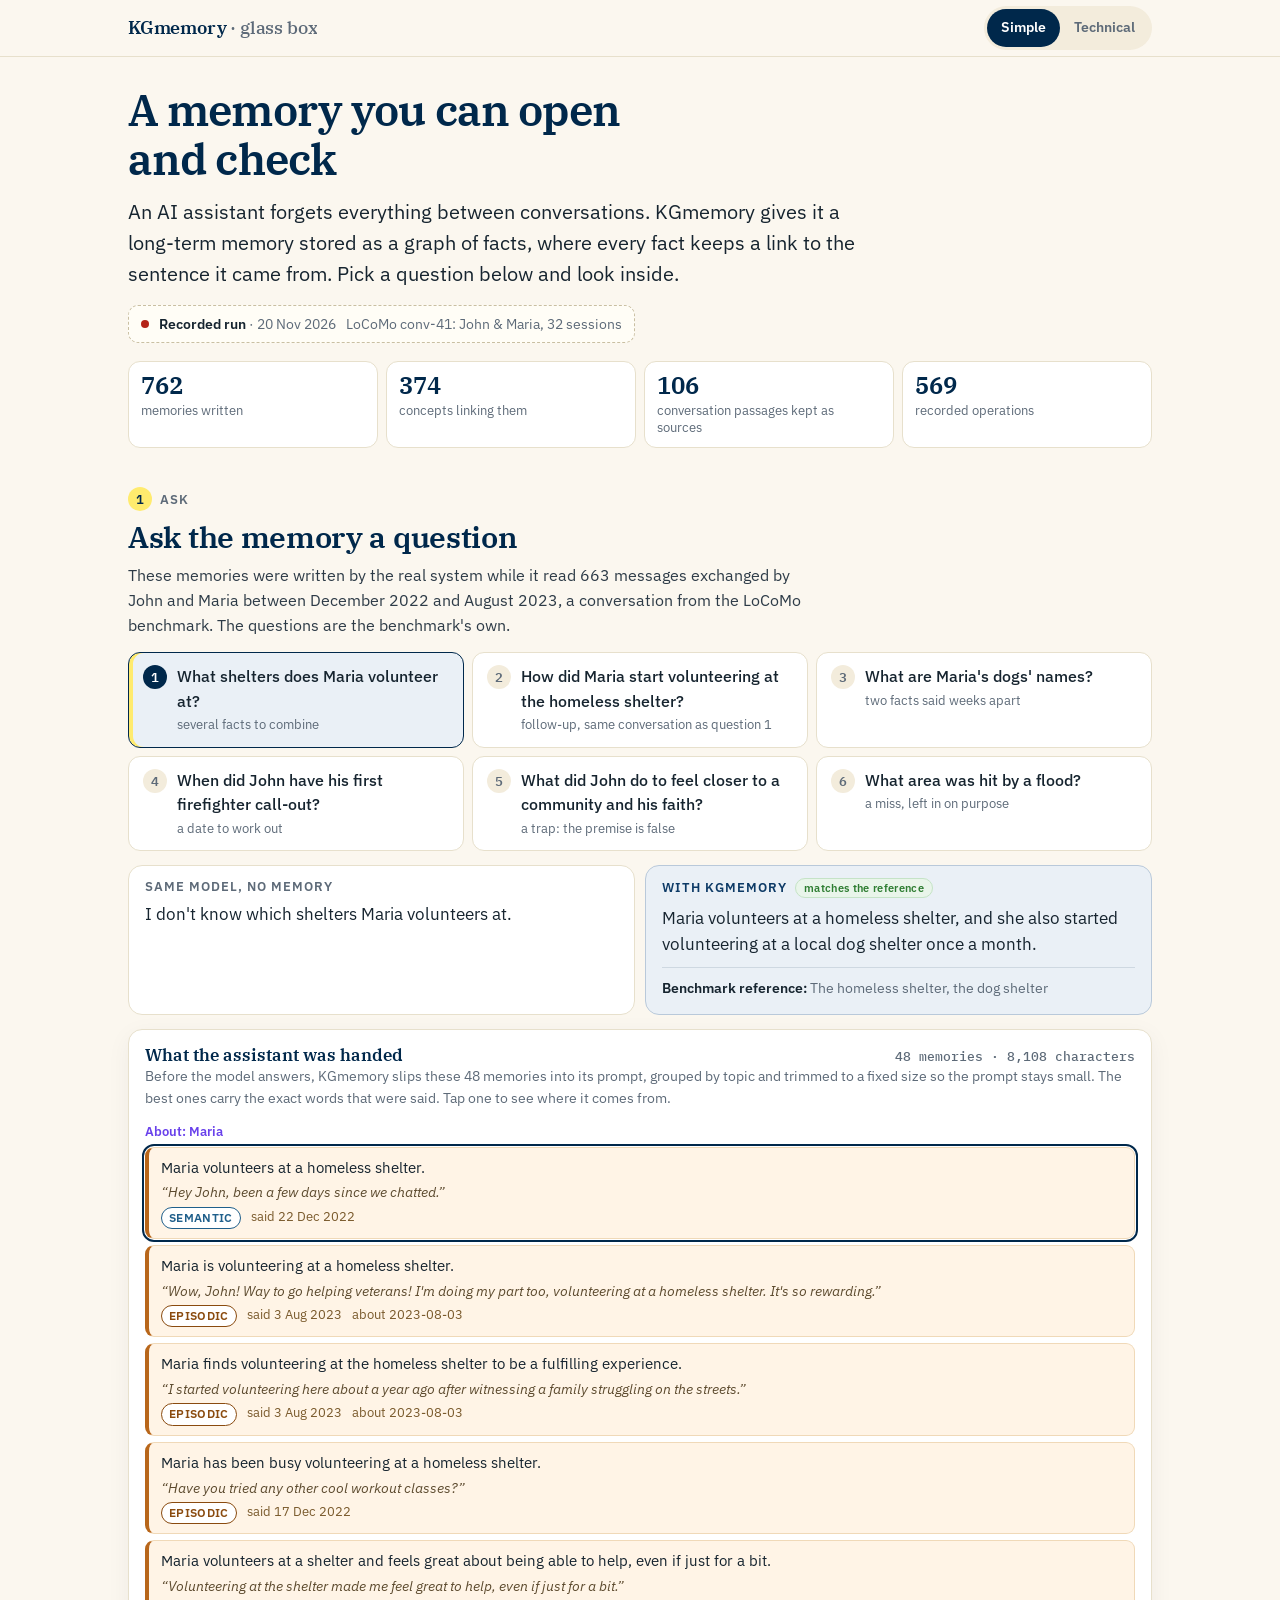
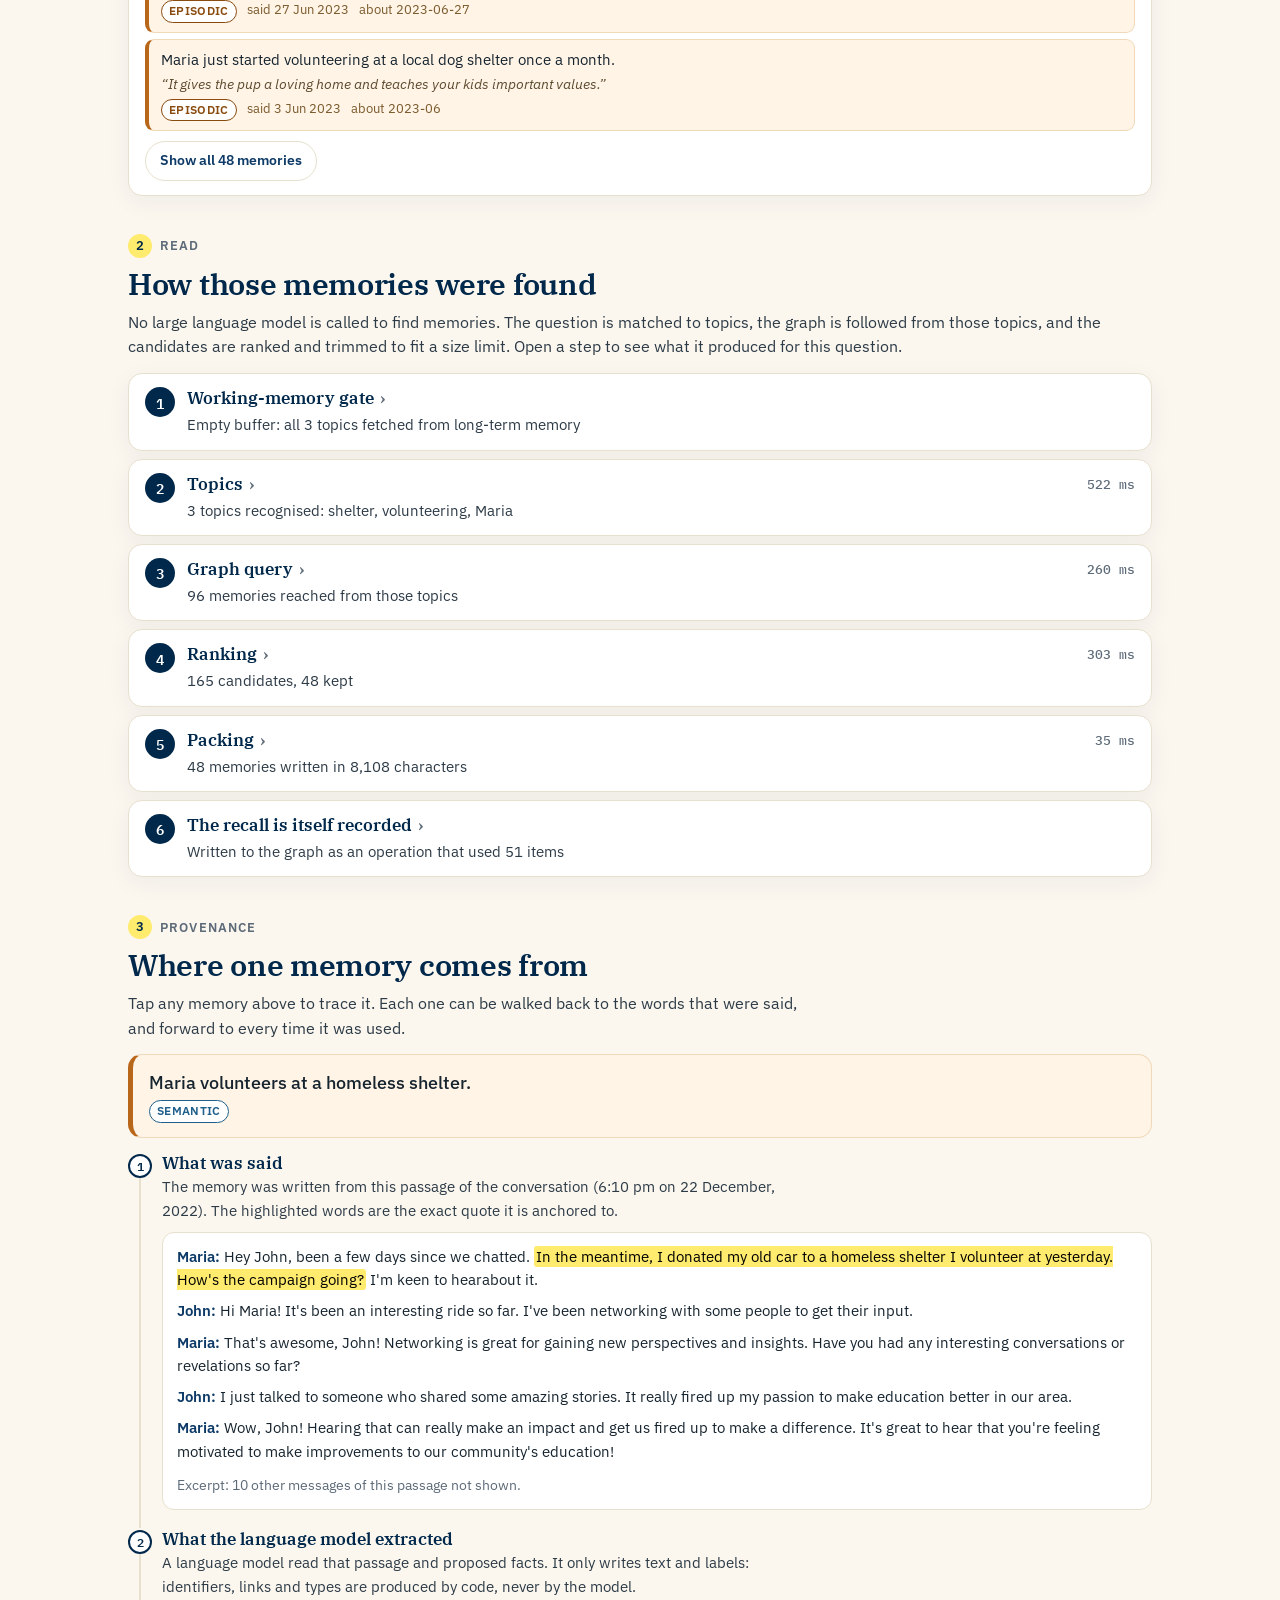
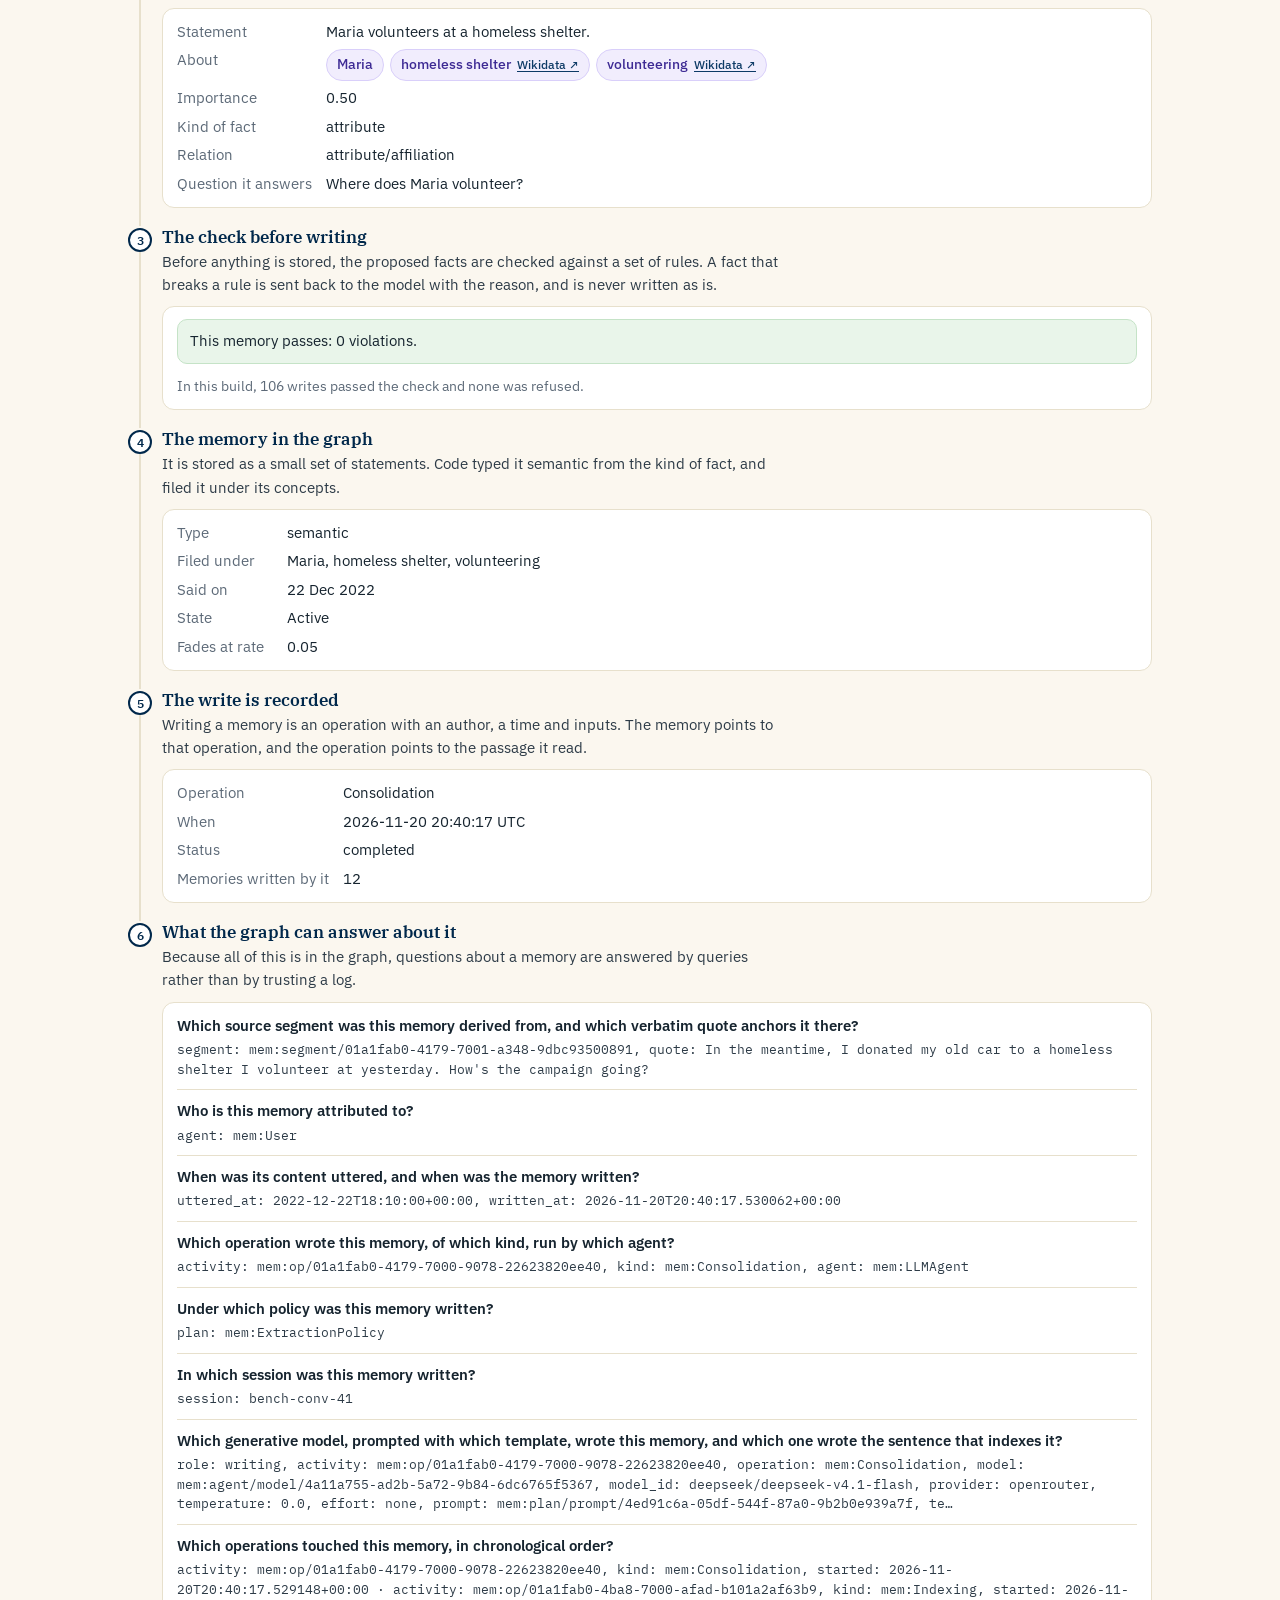
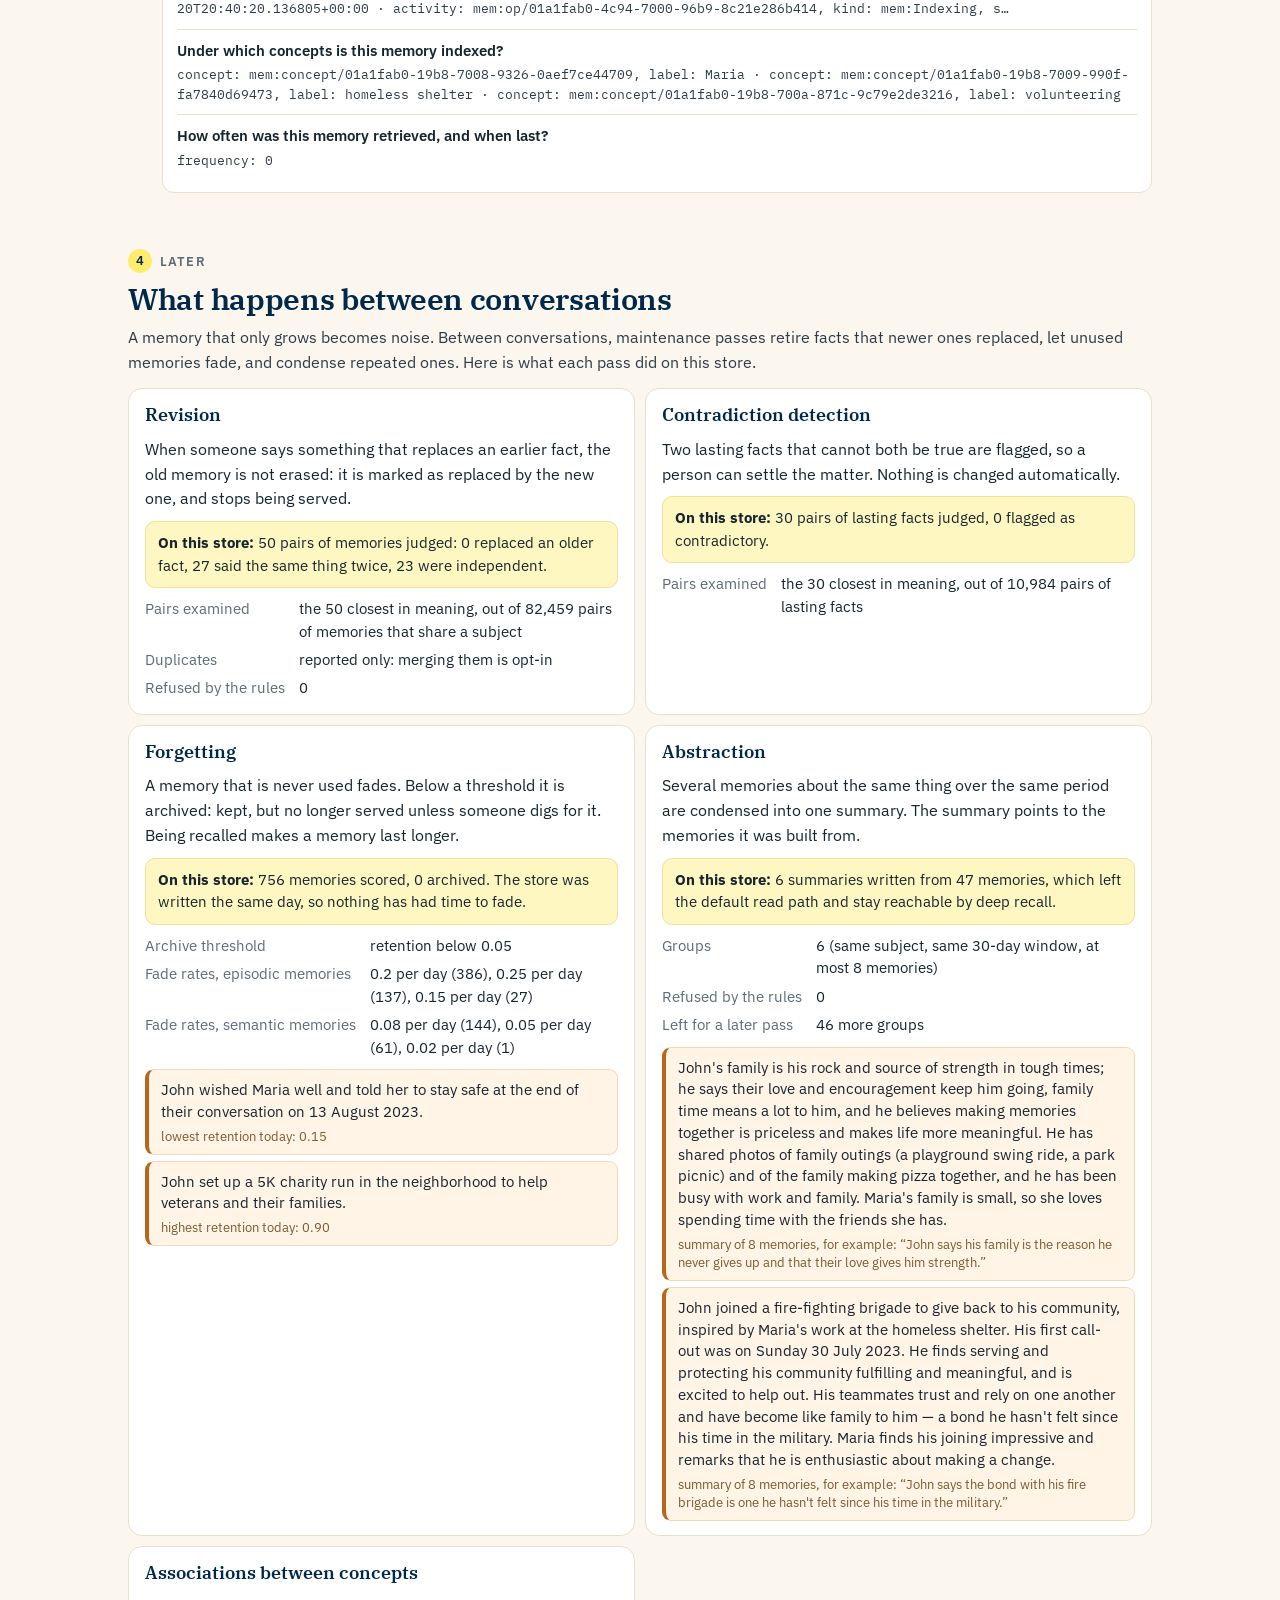
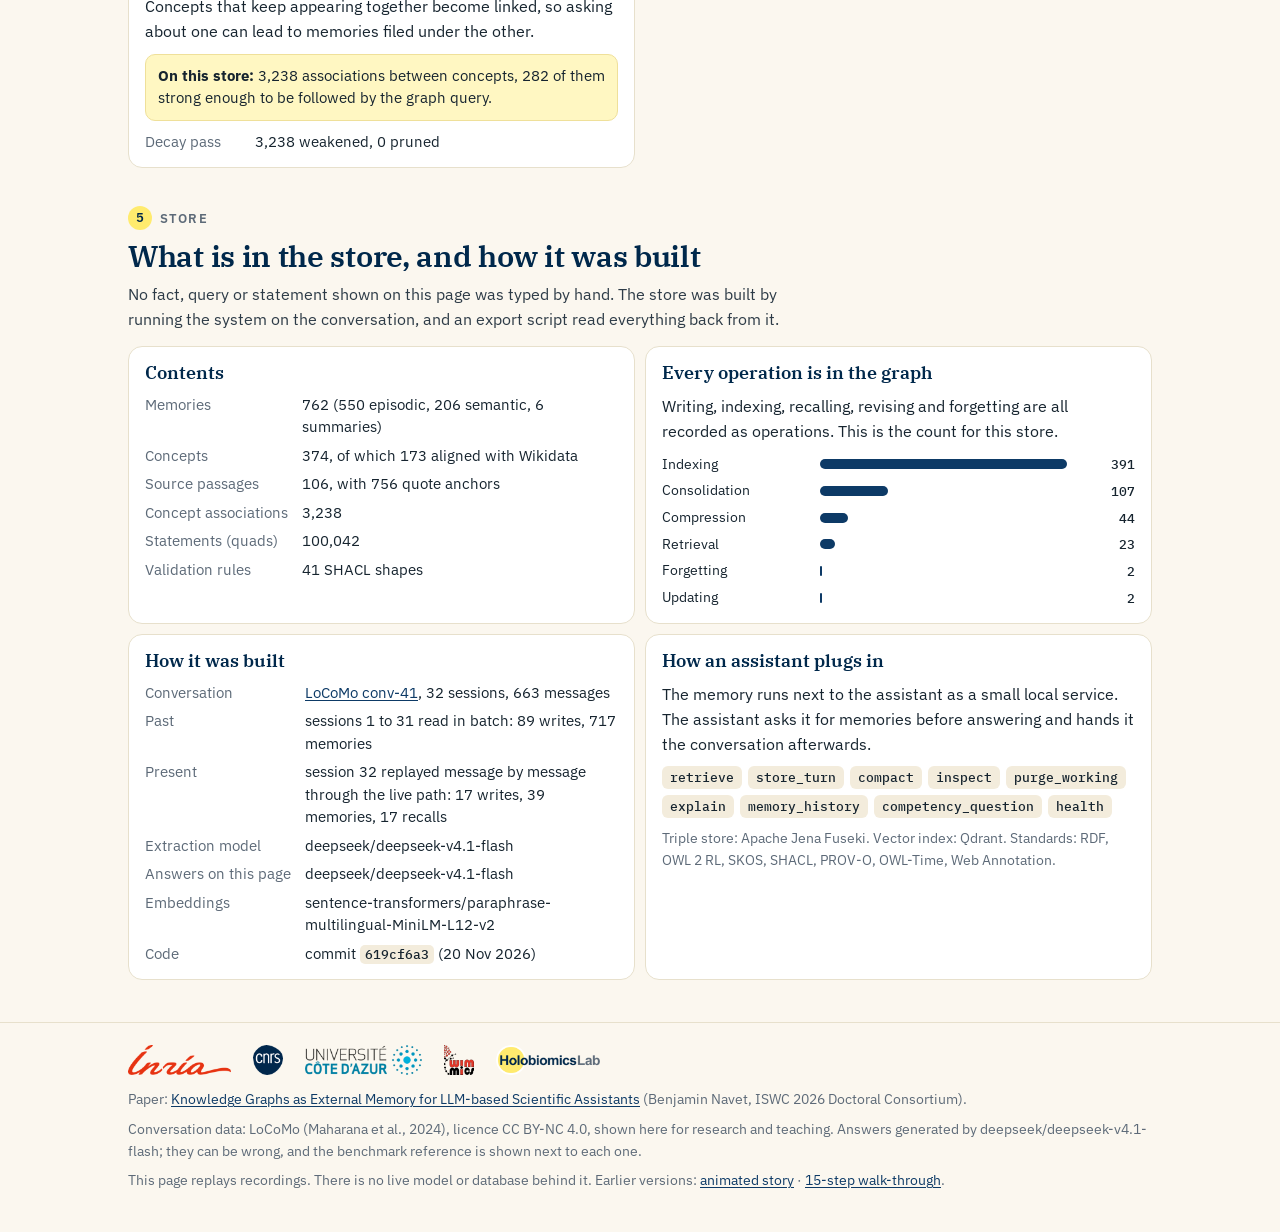
==== v3/index.html @ 395d74a8 "Add v3: glass box on recorded real runs; root now opens v3" ====
<!doctype html>
<html lang="en">
<head>
<meta charset="utf-8">
<meta name="viewport" content="width=device-width, initial-scale=1">
<title>KGmemory glass box</title>
<meta name="description" content="Ask a knowledge-graph memory a recorded question, then open every stage of the real pipeline: topics, graph query, ranking, the block served to the model, and the provenance of each memory.">
<link rel="preconnect" href="https://fonts.googleapis.com">
<link rel="preconnect" href="https://fonts.gstatic.com" crossorigin>
<link href="https://fonts.googleapis.com/css2?family=IBM+Plex+Mono:wght@400;500;600&family=IBM+Plex+Sans:wght@400;500;600;700&family=IBM+Plex+Serif:wght@500;600&display=swap" rel="stylesheet">
<link rel="stylesheet" href="style.css">
</head>
<body data-level="simple">

<div class="topbar">
  <div class="wrap">
    <div class="brand">KGmemory <span>· glass box</span></div>
    <div class="seg" role="group" aria-label="Reading level">
      <button type="button" data-level="simple" aria-pressed="true">Simple</button>
      <button type="button" data-level="technical" aria-pressed="false">Technical</button>
    </div>
  </div>
</div>

<header class="hero">
  <div class="wrap">
    <h1>A memory you can open and check</h1>
    <p class="lede simple">An AI assistant forgets everything between conversations. KGmemory gives it a long-term memory stored as a graph of facts, where every fact keeps a link to the sentence it came from. Pick a question below and look inside.</p>
    <p class="lede tech">KGmemory is an external memory for LLM agents: RDF memories in a triple store, SKOS concepts, SHACL-gated writes, and a PROV-O activity for every mutation. Pick a question below and open each stage of the pipeline.</p>
    <div class="stamp" id="stamp"></div>
    <div class="tiles" id="tiles"></div>
  </div>
</header>

<main>
  <section class="block" id="ask">
    <div class="wrap">
      <div class="kicker"><i>1</i> Ask</div>
      <h2>Ask the memory a question</h2>
      <p class="intro" id="ask-intro"></p>
      <div class="questions" id="questions" role="radiogroup" aria-label="Recorded questions"></div>
      <div class="answers" id="answers" aria-live="polite"></div>
      <div class="card"><div class="pad" id="served"></div></div>
    </div>
  </section>

  <section class="block" id="read">
    <div class="wrap">
      <div class="kicker"><i>2</i> Read</div>
      <h2>How those memories were found</h2>
      <p class="intro simple">No large language model is called to find memories. The question is matched to topics, the graph is followed from those topics, and the candidates are ranked and trimmed to fit a size limit. Open a step to see what it produced for this question.</p>
      <p class="intro tech">Retrieval is deterministic and local: concept resolution by embedding, one SPARQL <code>CONSTRUCT</code> over the SKOS neighbourhood, a dense content channel fused by RRF, a cross-encoder window, then packing under a character budget. Timings are the ones recorded for this call.</p>
      <div class="stages" id="stages"></div>
    </div>
  </section>

  <section class="block" id="provenance">
    <div class="wrap">
      <div class="kicker"><i>3</i> Provenance</div>
      <h2>Where one memory comes from</h2>
      <p class="intro">Tap any memory above to trace it. Each one can be walked back to the words that were said, and forward to every time it was used.</p>
      <div id="memory"></div>
    </div>
  </section>

  <section class="block" id="later">
    <div class="wrap">
      <div class="kicker"><i>4</i> Later</div>
      <h2>What happens between conversations</h2>
      <p class="intro simple">A memory that only grows becomes noise. Between conversations, maintenance passes retire facts that newer ones replaced, let unused memories fade, and condense repeated ones. Here is what each pass did on this store.</p>
      <p class="intro tech">Maintenance passes run offline, never on the write path. Each one is a <code>prov:Activity</code>; nothing is deleted, states change. Outcomes below are those recorded on this store.</p>
      <div class="grid2" id="maintenance"></div>
    </div>
  </section>

  <section class="block" id="store">
    <div class="wrap">
      <div class="kicker"><i>5</i> Store</div>
      <h2>What is in the store, and how it was built</h2>
      <p class="intro" id="store-intro"></p>
      <div class="grid2" id="storegrid"></div>
    </div>
  </section>
</main>

<footer>
  <div class="wrap">
    <div class="logos">
      <img src="assets/inria.png" alt="Inria">
      <img src="assets/cnrs.png" alt="CNRS">
      <img src="assets/uca.png" alt="Université Côte d'Azur">
      <img src="assets/wimmics.png" alt="Wimmics">
      <img src="assets/holobiomicslab.png" alt="HolobiomicsLab">
    </div>
    <p>Paper: <a href="https://hal.science/hal-05747244">Knowledge Graphs as External Memory for LLM-based Scientific Assistants</a> (Benjamin Navet, ISWC 2026 Doctoral Consortium).</p>
    <p id="credits"></p>
    <p>This page replays recordings. There is no live model or database behind it. Earlier versions: <a href="../v2/">animated story</a> · <a href="../v1/">15-step walk-through</a>.</p>
  </div>
</footer>

<script src="data/runs.js"></script>
<script src="app.js"></script>
</body>
</html>
---- v3/style.css ----
/* KGmemory glass box — HolobiomicsLab charter: paper, CNRS blue, yellow accent, IBM Plex. */
:root {
  color-scheme: light;
  --bg: #fbf7ef; --paper-2: #f3ecdc; --panel: #ffffff; --ink: #16242f; --muted: #5d6a78; --line: #e7e0cc;
  --blue: #00284b; --blue-soft: #eaf0f6; --blue-mid: #0d3a66;
  --concept: #6941eb; --concept-soft: #f1edfd;
  --mem: #b8661a; --mem-soft: #fff4e6;
  --yellow: #ffeb6e; --yellow-soft: #fff7c2;
  --ok: #2e7d32; --ok-soft: #e9f5ea; --bad: #b42318; --bad-soft: #fdecea;
  --radius: 14px;
  --shadow: 0 6px 24px #00284b0d;
  --font: "IBM Plex Sans", -apple-system, BlinkMacSystemFont, "Segoe UI", sans-serif;
  --display: "IBM Plex Serif", Georgia, serif;
  --mono: "IBM Plex Mono", ui-monospace, SFMono-Regular, Menlo, monospace;
}
* { box-sizing: border-box; }
html { -webkit-text-size-adjust: 100%; scroll-behavior: smooth; }
body { margin: 0; background: var(--bg); color: var(--ink); font: 16px/1.55 var(--font); }
button { font: inherit; color: inherit; cursor: pointer; }
a { color: var(--blue-mid); text-underline-offset: 2px; }
h1, h2, h3, p, ul, ol, dl, dd, figure, pre { margin: 0; }
ul, ol { padding: 0; list-style: none; }
:focus-visible { outline: 3px solid var(--concept); outline-offset: 2px; border-radius: 6px; }
[hidden] { display: none !important; }

.wrap { max-width: 1080px; margin: 0 auto; padding: 0 16px; }

/* ---------- Reading level: Simple hides .tech, Technical hides .simple ---------- */
body[data-level="simple"] .tech { display: none !important; }
body[data-level="technical"] .simple { display: none !important; }

/* ---------- Top bar ---------- */
.topbar { position: sticky; top: 0; z-index: 20; background: #fbf7efee; backdrop-filter: blur(8px); border-bottom: 1px solid var(--line); }
.topbar .wrap { display: flex; align-items: center; justify-content: space-between; gap: 12px; min-height: 56px; }
.brand { font: 600 18px/1.2 var(--display); color: var(--blue); letter-spacing: -0.01em; white-space: nowrap; min-width: 0; overflow: hidden; text-overflow: ellipsis; }
.seg { flex: none; }
@media (max-width: 420px) { .brand span { display: none; } .seg button { padding: 7px 12px; } }
.brand span { color: var(--muted); font-weight: 500; }
.seg { display: inline-flex; padding: 3px; background: var(--paper-2); border-radius: 999px; }
.seg button { border: 0; background: transparent; padding: 7px 14px; min-height: 38px; border-radius: 999px; font-weight: 600; font-size: 14px; color: var(--muted); }
.seg button[aria-pressed="true"] { background: var(--blue); color: #fff; }

/* ---------- Hero ---------- */
.hero { padding: 28px 0 8px; }
.hero h1 { font: 600 clamp(28px, 6vw, 44px)/1.12 var(--display); color: var(--blue); letter-spacing: -0.02em; max-width: 20ch; }
.hero .lede { margin-top: 12px; font-size: clamp(17px, 2.4vw, 20px); max-width: 62ch; }
.stamp { margin-top: 16px; display: inline-flex; flex-wrap: wrap; align-items: center; gap: 6px 10px; padding: 8px 12px; border: 1px dashed #c9bfa2; border-radius: 10px; background: #fffdf6; font-size: 13.5px; color: var(--muted); }
.stamp b { color: var(--ink); font-weight: 600; }
.stamp .dot { width: 8px; height: 8px; border-radius: 50%; background: var(--bad); flex: none; }
.stamp code { font: 500 12.5px var(--mono); color: var(--ink); }

.tiles { margin-top: 18px; display: grid; grid-template-columns: repeat(2, 1fr); gap: 8px; }
.tile { background: var(--panel); border: 1px solid var(--line); border-radius: 12px; padding: 10px 12px; }
.tile b { display: block; font: 600 24px/1.1 var(--display); color: var(--blue); font-variant-numeric: tabular-nums; }
.tile span { display: block; margin-top: 3px; font-size: 13px; line-height: 1.35; color: var(--muted); }

/* ---------- Sections ---------- */
section.block { padding: 30px 0 6px; scroll-margin-top: 64px; }
.kicker { display: inline-flex; align-items: center; gap: 8px; font: 600 12.5px/1 var(--font); letter-spacing: 0.09em; text-transform: uppercase; color: var(--muted); }
.kicker i { display: inline-grid; place-items: center; width: 24px; height: 24px; border-radius: 50%; background: var(--yellow); color: var(--blue); font-style: normal; font-size: 13px; letter-spacing: 0; }
section.block > .wrap > h2 { margin-top: 8px; font: 600 clamp(22px, 4.2vw, 30px)/1.2 var(--display); color: var(--blue); letter-spacing: -0.01em; }
.intro { margin-top: 8px; max-width: 68ch; color: #2d3b47; }
.card { margin-top: 14px; background: var(--panel); border: 1px solid var(--line); border-radius: var(--radius); box-shadow: var(--shadow); }
.card > .pad { padding: 14px 16px; }
.note { font-size: 14px; color: var(--muted); }

/* ---------- Ask ---------- */
.questions { margin-top: 14px; display: grid; gap: 8px; }
.q { display: flex; align-items: flex-start; gap: 10px; width: 100%; text-align: left; min-height: 48px; padding: 11px 14px; background: var(--panel); border: 1.5px solid var(--line); border-radius: 12px; font-weight: 500; }
.q .n { flex: none; display: inline-grid; place-items: center; width: 24px; height: 24px; margin-top: 1px; border-radius: 50%; background: var(--paper-2); font: 600 12.5px var(--mono); color: var(--muted); }
.q small { display: block; margin-top: 2px; font-weight: 400; font-size: 13px; color: var(--muted); }
.q[aria-checked="true"] { border-color: var(--blue); background: var(--blue-soft); box-shadow: inset 4px 0 0 var(--yellow); }
.q[aria-checked="true"] .n { background: var(--blue); color: #fff; }

.answers { margin-top: 14px; display: grid; gap: 10px; }
.answer { border-radius: var(--radius); padding: 14px 16px; border: 1px solid var(--line); background: var(--panel); }
.answer h3 { font: 600 12.5px/1 var(--font); letter-spacing: 0.08em; text-transform: uppercase; color: var(--muted); }
.answer p { margin-top: 8px; font-size: 17px; }
.answer.with { border-color: #b9c9da; background: var(--blue-soft); }
.answer.with h3 { color: var(--blue-mid); }
.answer .ref { margin-top: 10px; padding-top: 10px; border-top: 1px solid #00284b1f; font-size: 14px; color: var(--muted); }
.answer .ref b { color: var(--ink); font-weight: 600; }
.answer .refnote { margin-top: 6px; }
.answers { scroll-margin-top: 68px; }
.verdict { margin-left: 8px; padding: 2px 8px; border-radius: 99px; font: 600 11px/1.5 var(--font); letter-spacing: 0.03em; text-transform: none; white-space: nowrap; }
.verdict.match, .verdict.trap { background: var(--ok-soft); color: var(--ok); border: 1px solid #c5e3c7; }
.verdict.miss { background: var(--bad-soft); color: var(--bad); border: 1px solid #f3c4bf; }

/* ---------- The served block ---------- */
.served-head { display: flex; flex-wrap: wrap; align-items: baseline; justify-content: space-between; gap: 6px 14px; }
.served-head h3 { font: 600 17px/1.3 var(--display); color: var(--blue); }
.meter { display: flex; align-items: center; gap: 8px; font: 500 12.5px var(--mono); color: var(--muted); }
.meter .bar { width: 96px; height: 7px; border-radius: 99px; background: var(--paper-2); overflow: hidden; }
.meter .bar i { display: block; height: 100%; background: var(--blue-mid); border-radius: 99px; }
.topic { margin-top: 14px; }
.topic h4 { margin: 0 0 6px; font: 600 13px/1.3 var(--font); color: var(--concept); }
.memlist { display: grid; gap: 6px; }
.mem { display: block; width: 100%; text-align: left; padding: 9px 12px; background: var(--mem-soft); border: 1px solid #f0d9b8; border-left: 4px solid var(--mem); border-radius: 9px; font-size: 15px; line-height: 1.45; }
.mem:hover { background: #ffedd3; }
.mem[aria-current="true"] { outline: 2.5px solid var(--blue); outline-offset: 1px; }
.mem .meta { display: flex; flex-wrap: wrap; gap: 4px 10px; margin-top: 4px; font-size: 12.5px; color: #7a5a2c; }
.mem .quote { display: block; margin-top: 4px; font-style: italic; color: #5c4a2e; font-size: 14px; }
.badge { display: inline-block; padding: 1px 7px; border-radius: 99px; font: 600 11.5px/1.6 var(--font); letter-spacing: 0.03em; text-transform: uppercase; background: #fff; border: 1px solid currentColor; }
.badge.episodic { color: #8a4b0f; } .badge.semantic { color: #1f5f8b; } .badge.abstracted { color: #5b3cc4; }
.more { margin-top: 10px; border: 1px solid var(--line); background: var(--panel); border-radius: 99px; padding: 8px 14px; min-height: 40px; font-size: 14px; font-weight: 600; color: var(--blue-mid); }

/* ---------- Pipeline stages ---------- */
.stages { margin-top: 14px; display: grid; gap: 8px; }
details.stage { background: var(--panel); border: 1px solid var(--line); border-radius: var(--radius); box-shadow: var(--shadow); }
details.stage > summary { list-style: none; cursor: pointer; display: grid; grid-template-columns: auto 1fr auto; gap: 4px 12px; align-items: start; padding: 13px 16px; min-height: 56px; }
details.stage > summary::-webkit-details-marker { display: none; }
.stage > summary > .num { grid-row: span 2; display: inline-grid; place-items: center; width: 30px; height: 30px; border-radius: 50%; background: var(--blue); color: #fff; font: 600 14px var(--mono); }
.stage .name { font: 600 17px/1.3 var(--display); color: var(--blue); }
.stage .ms { font: 500 12.5px var(--mono); color: var(--muted); white-space: nowrap; padding-top: 3px; }
.stage .result { grid-column: 2 / -1; font-size: 15px; color: #2d3b47; }
.stage .chev { display: inline-block; margin-left: 6px; transition: transform .15s; color: var(--muted); }
details.stage[open] .chev { transform: rotate(90deg); }
details.stage[open] > summary { border-bottom: 1px solid var(--line); }
.stage .body { padding: 14px 16px 16px; display: grid; gap: 14px; }
.stage .body > p { max-width: 70ch; }

/* ---------- Generic pieces ---------- */
.sub { font: 600 12.5px/1 var(--font); letter-spacing: 0.08em; text-transform: uppercase; color: var(--muted); margin-bottom: 6px; }
pre.code { position: relative; background: #0f1e2c; color: #e6edf3; border-radius: 10px; padding: 12px 14px; font: 400 12.5px/1.55 var(--mono); overflow-x: auto; max-height: 420px; white-space: pre; tab-size: 2; }
pre.code.wrap-code { white-space: pre-wrap; overflow-wrap: anywhere; }
pre.code::before { content: attr(data-lang); display: block; margin-bottom: 6px; font-size: 11px; letter-spacing: 0.08em; text-transform: uppercase; color: #8aa3b8; }
pre.code .kw { color: #ffcf6e; } pre.code .iri { color: #9ad1ff; } pre.code .str { color: #b6e3a1; } pre.code .cm { color: #8aa3b8; }
.kv { display: grid; grid-template-columns: minmax(96px, max-content) 1fr; gap: 6px 14px; font-size: 14.5px; }
.kv dt { color: var(--muted); }
.kv dd { overflow-wrap: anywhere; }
.kv code, p code, li code, td code { font: 500 0.88em var(--mono); background: var(--paper-2); padding: 1px 5px; border-radius: 5px; overflow-wrap: anywhere; }
.pills { display: flex; flex-wrap: wrap; gap: 6px; }
.pill { display: inline-flex; align-items: center; gap: 6px; padding: 4px 10px; border-radius: 99px; background: var(--concept-soft); border: 1px solid #d9cffa; color: #3d2a94; font-size: 14px; font-weight: 500; }
.pill .score { font: 500 12px var(--mono); color: #6b5bb8; }
.pill a { font-size: 12px; }
.tablewrap { overflow-x: auto; border: 1px solid var(--line); border-radius: 10px; }
table.t { width: 100%; border-collapse: collapse; font-size: 14px; }
table.t th { text-align: left; font: 600 12px/1.2 var(--font); letter-spacing: 0.06em; text-transform: uppercase; color: var(--muted); background: #faf6ea; padding: 8px 10px; white-space: nowrap; }
table.t td { padding: 8px 10px; border-top: 1px solid var(--line); vertical-align: top; }
table.t td.num { font: 500 12.5px var(--mono); white-space: nowrap; text-align: right; }
table.t tr.cut td { background: #faf6ea; color: var(--muted); font-size: 13px; text-align: center; }
.flow { display: flex; flex-wrap: wrap; align-items: center; gap: 6px 8px; font-size: 14.5px; }
.flow .box { padding: 6px 10px; border-radius: 9px; background: var(--paper-2); font-weight: 600; font-variant-numeric: tabular-nums; }
.flow .box small { display: block; font-weight: 400; font-size: 12px; color: var(--muted); }
.flow .arr { color: var(--muted); }
.callout { padding: 10px 12px; border-radius: 10px; background: var(--yellow-soft); border: 1px solid #efe09a; font-size: 14.5px; }
.callout.ok { background: var(--ok-soft); border-color: #c5e3c7; }
.callout.bad { background: var(--bad-soft); border-color: #f3c4bf; }

/* ---------- Bipartite graph ---------- */
.graph { overflow-x: auto; }
.graph svg { display: block; width: 100%; height: auto; min-width: 300px; }
.graph text { font-family: var(--font); }

/* ---------- Provenance chain ---------- */
.chain { margin-top: 14px; display: grid; gap: 0; }
.link { position: relative; padding: 0 0 18px 34px; }
.link::before { content: ""; position: absolute; left: 11px; top: 26px; bottom: 0; width: 2px; background: var(--line); }
.link:last-child::before { display: none; }
.link .knob { position: absolute; left: 0; top: 2px; width: 24px; height: 24px; border-radius: 50%; background: var(--panel); border: 2px solid var(--blue); display: grid; place-items: center; font: 600 11.5px var(--mono); color: var(--blue); }
.link h3 { font: 600 17px/1.4 var(--display); color: var(--blue); }
.link .what { font-size: 15px; color: #2d3b47; max-width: 70ch; }
.link .box { margin-top: 10px; background: var(--panel); border: 1px solid var(--line); border-radius: 12px; padding: 12px 14px; display: grid; gap: 12px; }
.turns { display: grid; gap: 8px; }
.turn { font-size: 15px; }
.turn b { font-weight: 600; color: var(--blue-mid); }
.turn mark { background: var(--yellow); padding: 1px 2px; border-radius: 3px; }
.turn.context { color: var(--muted); }
.selected-mem { margin-top: 14px; padding: 14px 16px; background: var(--mem-soft); border: 1px solid #f0d9b8; border-left: 5px solid var(--mem); border-radius: var(--radius); }
.selected-mem p { font-size: 18px; font-weight: 500; }

.qa { display: grid; gap: 0; }
.qa dt { font-weight: 600; font-size: 14.5px; padding-top: 10px; border-top: 1px solid var(--line); }
.qa dt:first-child { border-top: 0; padding-top: 0; }
.qa dd { font: 400 13px/1.5 var(--mono); color: #2d3b47; padding: 3px 0 10px; overflow-wrap: anywhere; }

/* ---------- Later / Store ---------- */
.grid2 { margin-top: 14px; display: grid; gap: 10px; }
.op { background: var(--panel); border: 1px solid var(--line); border-radius: var(--radius); padding: 14px 16px; display: grid; gap: 10px; align-content: start; }
.op h3 { font: 600 18px/1.3 var(--display); color: var(--blue); }
.op .outcome { font: 600 15px/1.4 var(--font); }
.pair { display: grid; gap: 6px; }
.pair .old { text-decoration: line-through; text-decoration-color: #b4231899; color: var(--muted); }
.pair .arrow { font: 600 12px var(--mono); color: var(--bad); }
.bars { display: grid; gap: 5px; }
.bars .row { display: grid; grid-template-columns: 124px 1fr 52px; gap: 8px; align-items: center; font-size: 14px; }
.bars .row i { display: block; height: 10px; border-radius: 99px; background: var(--blue-mid); min-width: 2px; }
.bars .row b { font: 500 12.5px var(--mono); text-align: right; }
.tools { display: flex; flex-wrap: wrap; gap: 6px; }
.tools code { font: 500 13px var(--mono); background: var(--paper-2); padding: 3px 8px; border-radius: 6px; }

footer { margin-top: 36px; padding: 22px 0 40px; border-top: 1px solid var(--line); font-size: 14px; color: var(--muted); }
footer .logos { display: flex; flex-wrap: wrap; align-items: center; gap: 14px 22px; margin-bottom: 14px; }
footer .logos img { height: 30px; width: auto; }
footer p + p { margin-top: 8px; }

/* Grid and flex children must be allowed to shrink, or one long code line widens the whole page. */
.stages, .chain, .grid2, .answers, .questions, .memlist, .turns, .bars, .pair { grid-template-columns: minmax(0, 1fr); }
.stage .body > *, .link .box > *, .op > *, .card > .pad > *, .link > *, .simple, .tech { min-width: 0; max-width: 100%; }
details.stage, .link, .op, .card, .answer, .selected-mem { min-width: 0; }

/* ---------- Wider screens ---------- */
@media (min-width: 720px) {
  .wrap { padding: 0 28px; }
  .tiles { grid-template-columns: repeat(4, 1fr); }
  .questions { grid-template-columns: repeat(2, minmax(0, 1fr)); }
  .answers { grid-template-columns: repeat(2, minmax(0, 1fr)); }
  .grid2 { grid-template-columns: repeat(2, minmax(0, 1fr)); }
  .bars .row { grid-template-columns: 150px 1fr 60px; }
}
@media (min-width: 1000px) {
  .questions { grid-template-columns: repeat(3, minmax(0, 1fr)); }
}
@media (prefers-reduced-motion: reduce) { html { scroll-behavior: auto; } .stage .chev { transition: none; } }
@media print { .topbar { position: static; } details.stage > .body { display: grid !important; } }
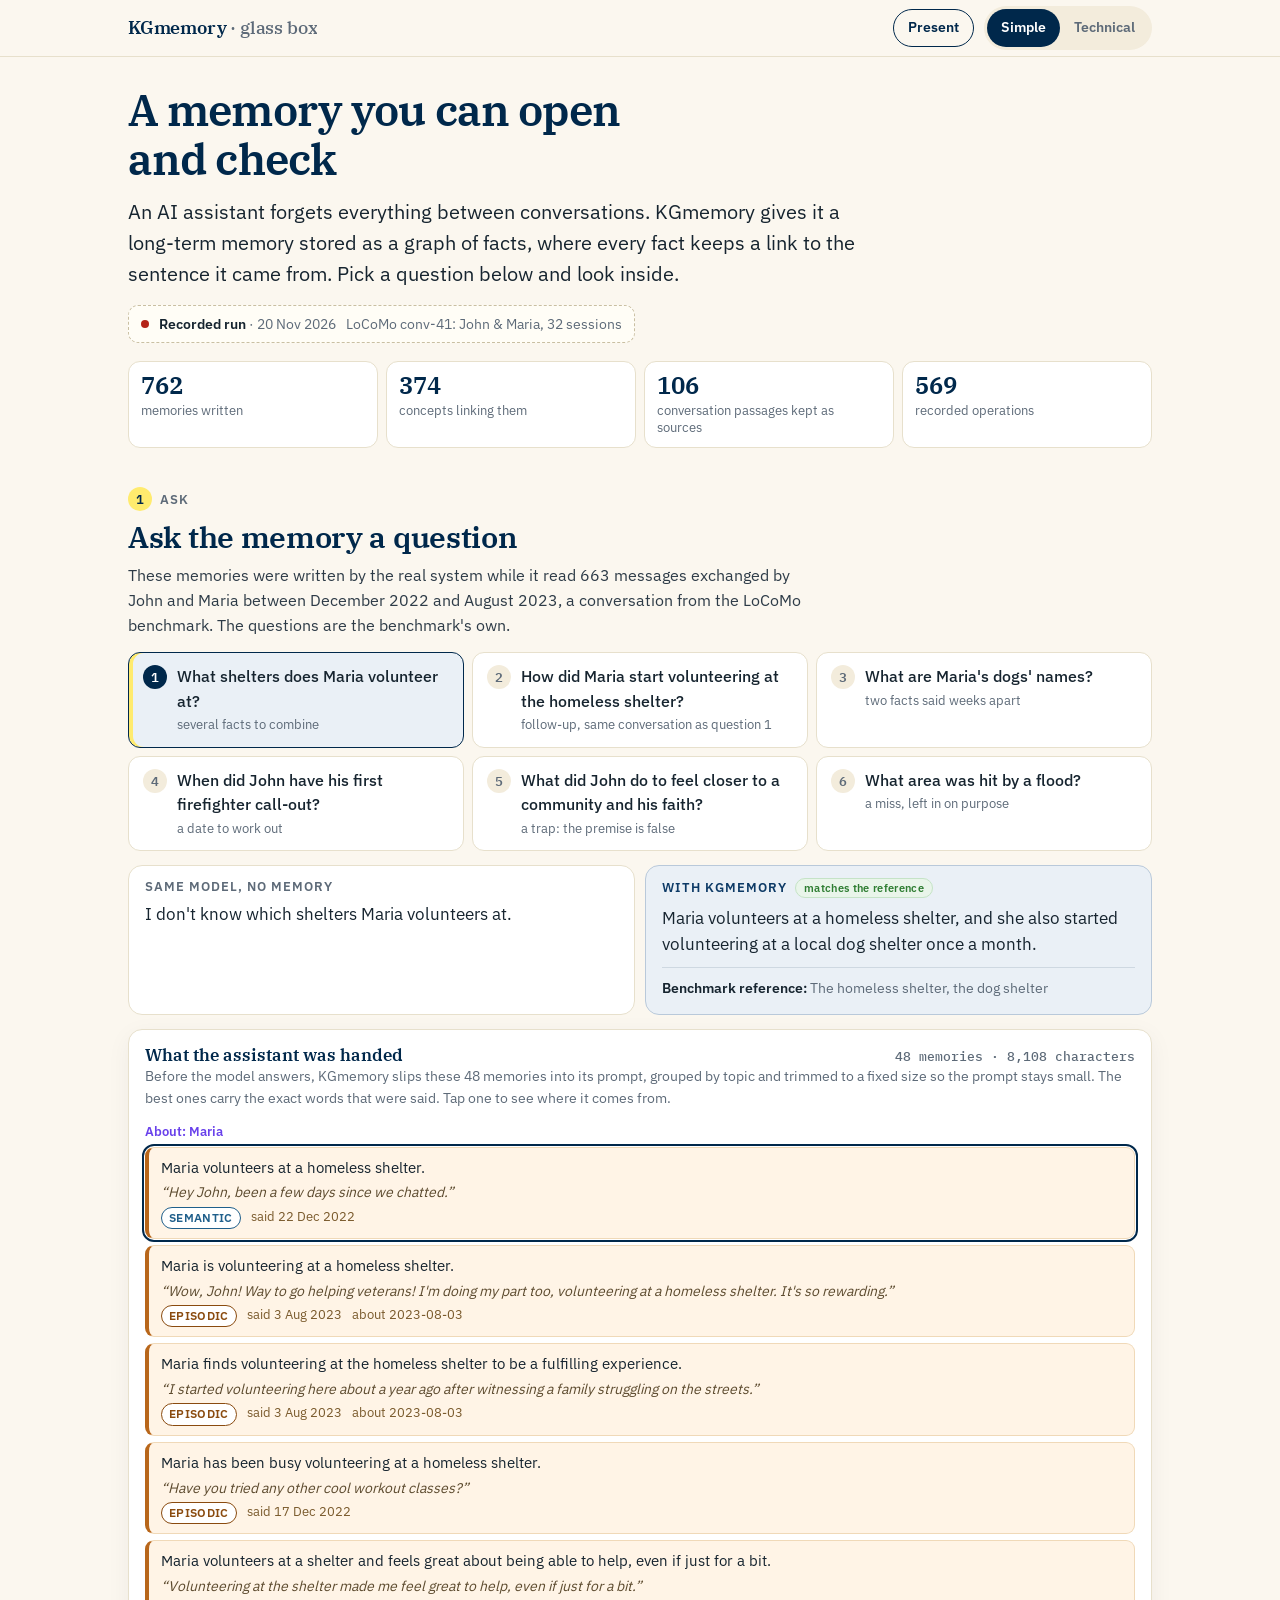
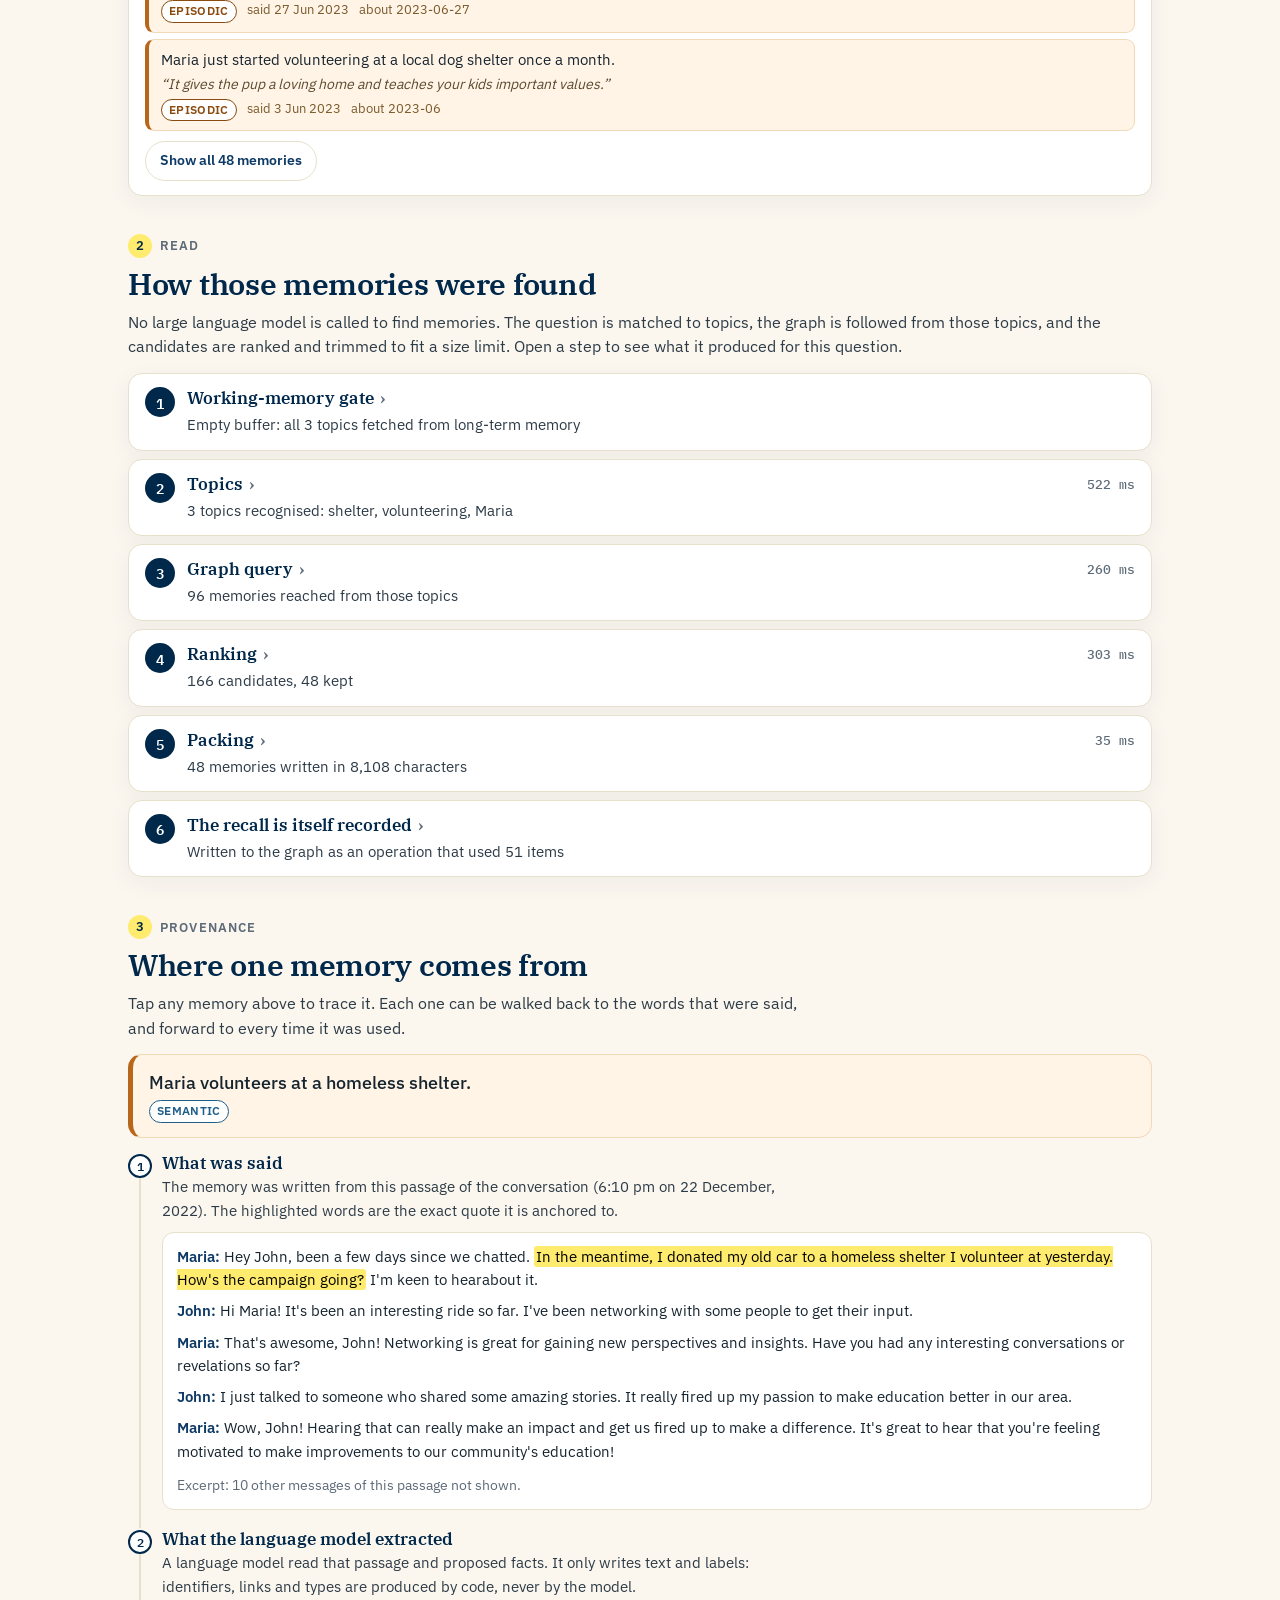
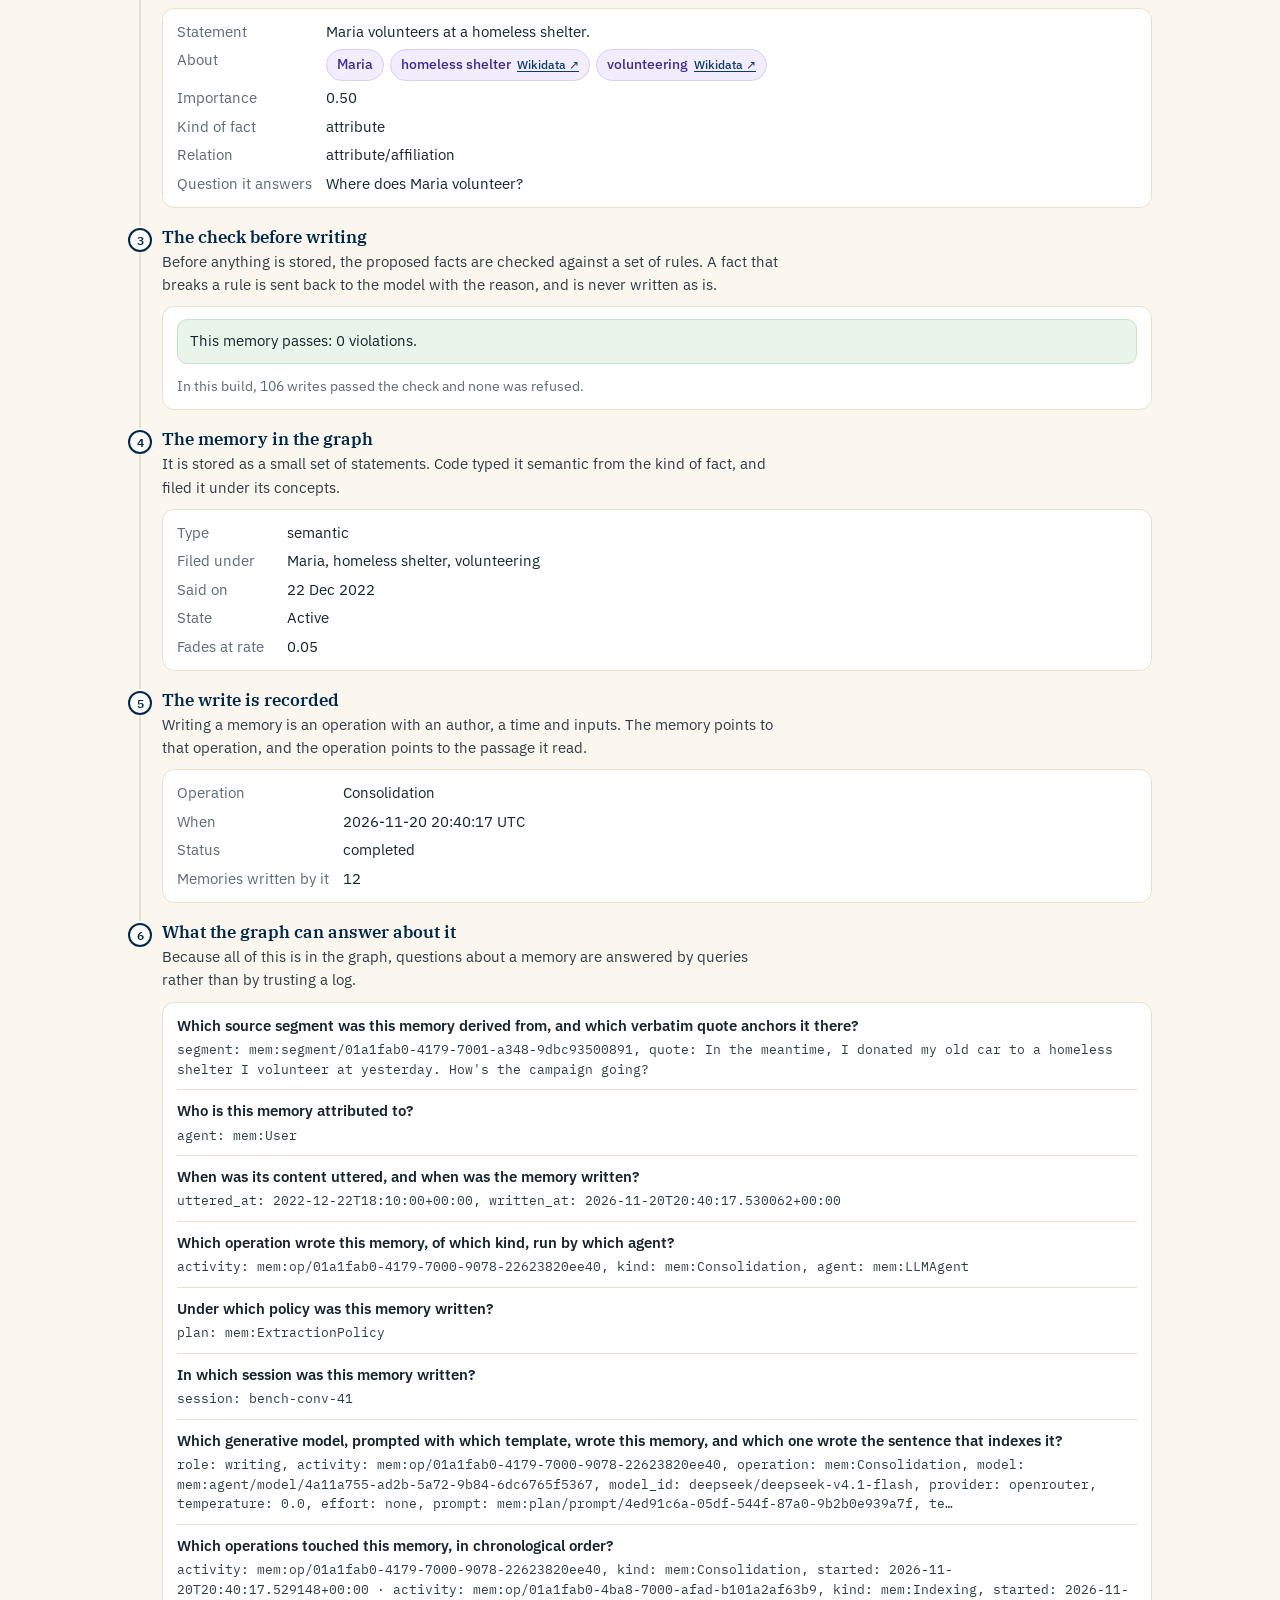
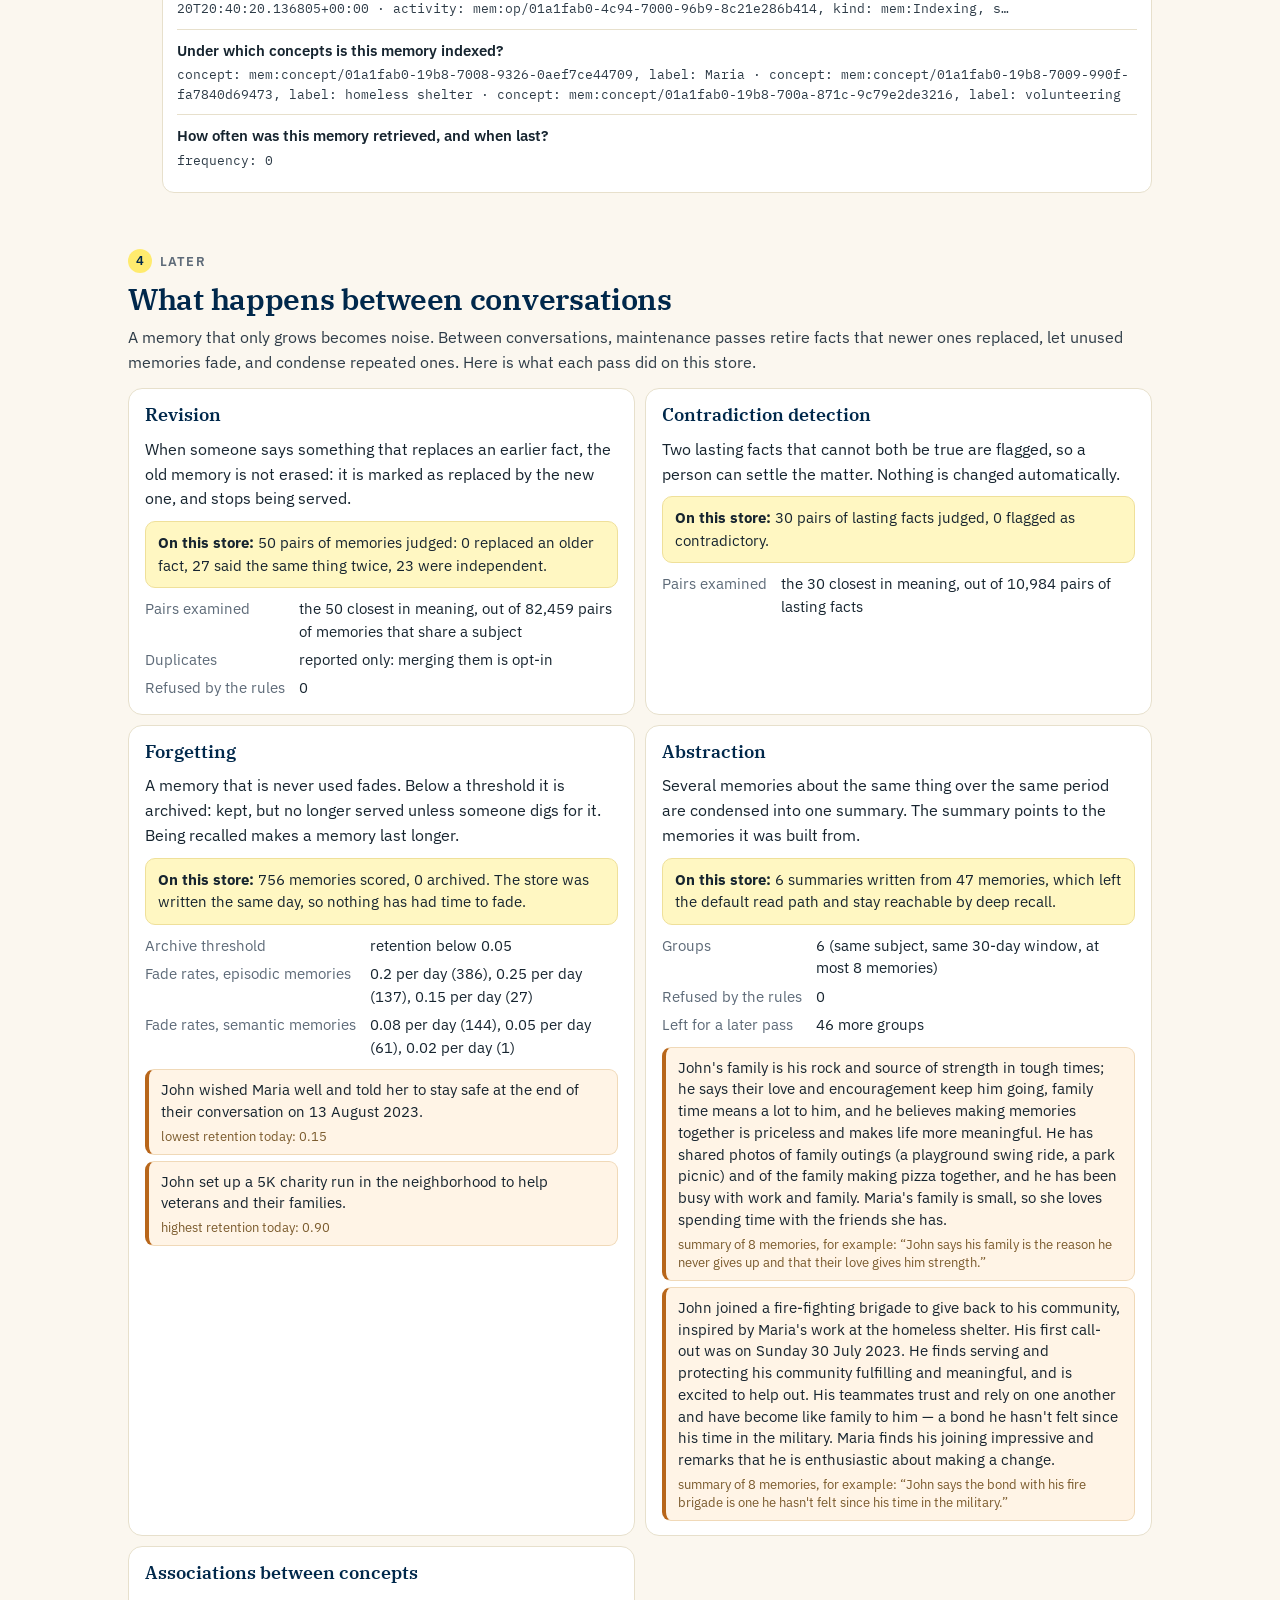
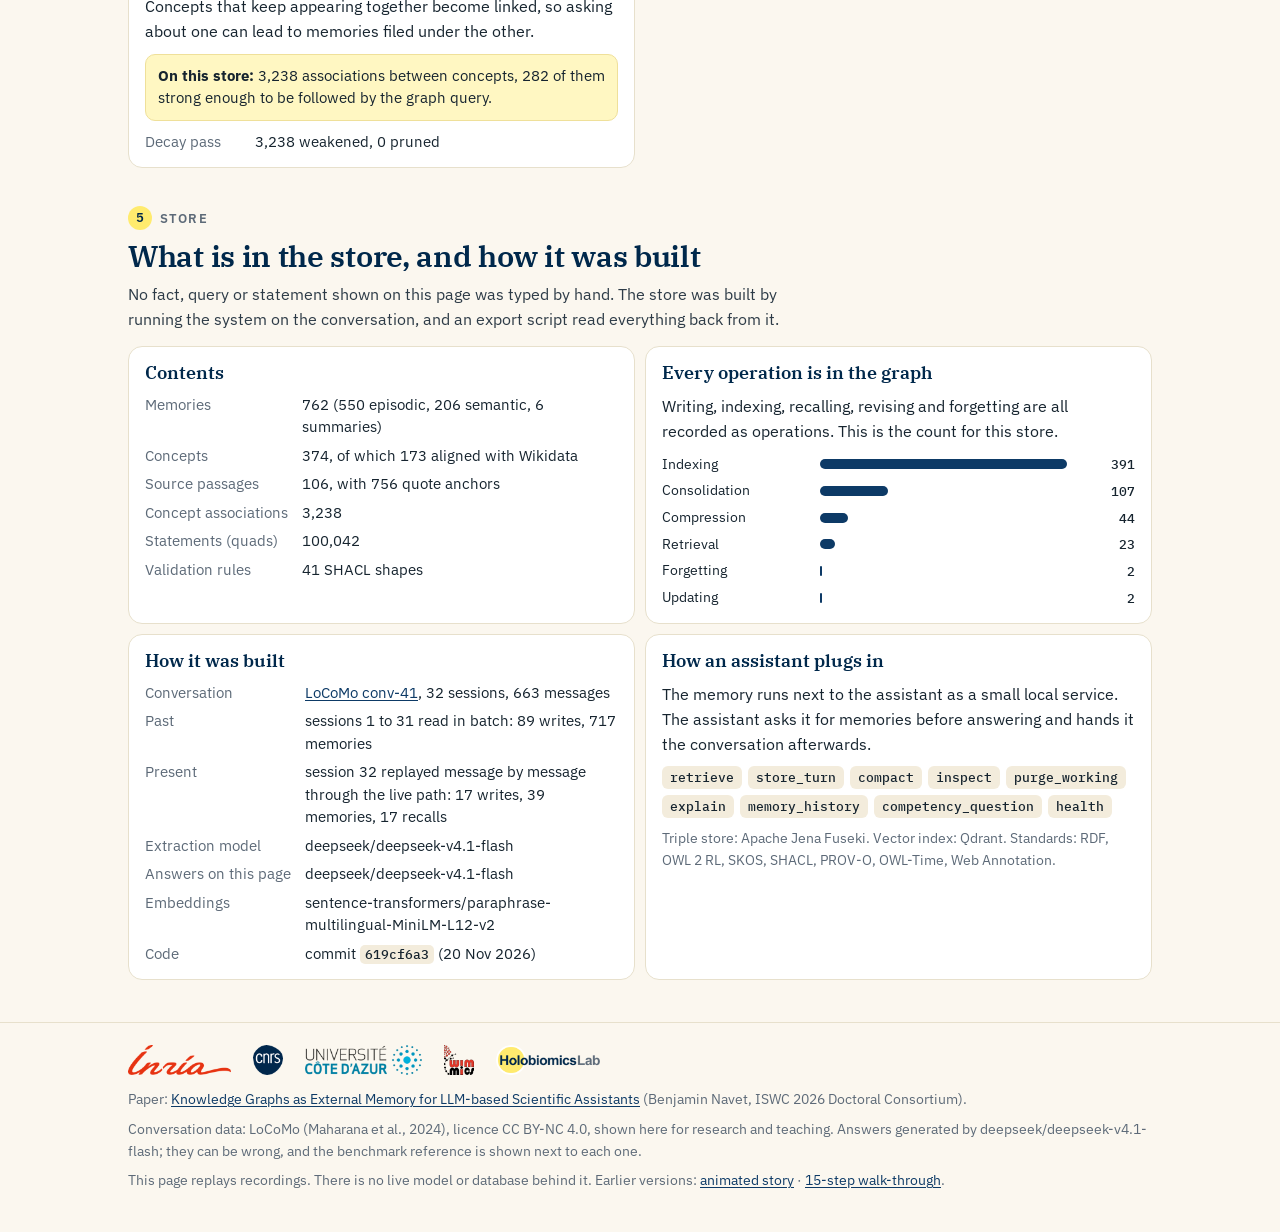
==== commit a3cd9fec: "v3: presenter mode (nine slides over the whole demo), ranking labels the shared-topic route, fonts s" ====
--- a/v3/index.html
+++ b/v3/index.html
@@ -5,19 +5,20 @@
 <meta name="viewport" content="width=device-width, initial-scale=1">
 <title>KGmemory glass box</title>
 <meta name="description" content="Ask a knowledge-graph memory a recorded question, then open every stage of the real pipeline: topics, graph query, ranking, the block served to the model, and the provenance of each memory.">
-<link rel="preconnect" href="https://fonts.googleapis.com">
-<link rel="preconnect" href="https://fonts.gstatic.com" crossorigin>
-<link href="https://fonts.googleapis.com/css2?family=IBM+Plex+Mono:wght@400;500;600&family=IBM+Plex+Sans:wght@400;500;600;700&family=IBM+Plex+Serif:wght@500;600&display=swap" rel="stylesheet">
 <link rel="stylesheet" href="style.css">
+<link rel="stylesheet" href="present.css">
 </head>
 <body data-level="simple">
 
 <div class="topbar">
   <div class="wrap">
     <div class="brand">KGmemory <span>· glass box</span></div>
-    <div class="seg" role="group" aria-label="Reading level">
-      <button type="button" data-level="simple" aria-pressed="true">Simple</button>
-      <button type="button" data-level="technical" aria-pressed="false">Technical</button>
+    <div class="bar-actions">
+      <button type="button" class="present-btn" id="present-btn" title="Guided tour of the selected question on a 16:9 canvas, for a shared screen (key P)">Present</button>
+      <div class="seg" role="group" aria-label="Reading level">
+        <button type="button" data-level="simple" aria-pressed="true">Simple</button>
+        <button type="button" data-level="technical" aria-pressed="false">Technical</button>
+      </div>
     </div>
   </div>
 </div>
@@ -100,5 +101,6 @@
 
 <script src="data/runs.js"></script>
 <script src="app.js"></script>
+<script src="present.js"></script>
 </body>
 </html>
--- a/v3/style.css
+++ b/v3/style.css
@@ -1,4 +1,14 @@
 /* KGmemory glass box — HolobiomicsLab charter: paper, CNRS blue, yellow accent, IBM Plex. */
+/* IBM Plex, self-hosted (SIL Open Font License, see assets/fonts/OFL.txt): the page makes no network request. */
+@font-face { font-family: "IBM Plex Sans"; font-style: normal; font-weight: 400; font-display: swap; src: url("assets/fonts/ibm-plex-sans-400.woff2") format("woff2"); }
+@font-face { font-family: "IBM Plex Sans"; font-style: normal; font-weight: 500; font-display: swap; src: url("assets/fonts/ibm-plex-sans-500.woff2") format("woff2"); }
+@font-face { font-family: "IBM Plex Sans"; font-style: normal; font-weight: 600; font-display: swap; src: url("assets/fonts/ibm-plex-sans-600.woff2") format("woff2"); }
+@font-face { font-family: "IBM Plex Sans"; font-style: normal; font-weight: 700; font-display: swap; src: url("assets/fonts/ibm-plex-sans-700.woff2") format("woff2"); }
+@font-face { font-family: "IBM Plex Serif"; font-style: normal; font-weight: 500; font-display: swap; src: url("assets/fonts/ibm-plex-serif-500.woff2") format("woff2"); }
+@font-face { font-family: "IBM Plex Serif"; font-style: normal; font-weight: 600; font-display: swap; src: url("assets/fonts/ibm-plex-serif-600.woff2") format("woff2"); }
+@font-face { font-family: "IBM Plex Mono"; font-style: normal; font-weight: 400; font-display: swap; src: url("assets/fonts/ibm-plex-mono-400.woff2") format("woff2"); }
+@font-face { font-family: "IBM Plex Mono"; font-style: normal; font-weight: 500; font-display: swap; src: url("assets/fonts/ibm-plex-mono-500.woff2") format("woff2"); }
+@font-face { font-family: "IBM Plex Mono"; font-style: normal; font-weight: 600; font-display: swap; src: url("assets/fonts/ibm-plex-mono-600.woff2") format("woff2"); }
 :root {
   color-scheme: light;
   --bg: #fbf7ef; --paper-2: #f3ecdc; --panel: #ffffff; --ink: #16242f; --muted: #5d6a78; --line: #e7e0cc;
@@ -34,6 +44,10 @@
 .topbar .wrap { display: flex; align-items: center; justify-content: space-between; gap: 12px; min-height: 56px; }
 .brand { font: 600 18px/1.2 var(--display); color: var(--blue); letter-spacing: -0.01em; white-space: nowrap; min-width: 0; overflow: hidden; text-overflow: ellipsis; }
 .seg { flex: none; }
+.bar-actions { display: flex; align-items: center; gap: 10px; flex: none; }
+.present-btn { display: none; border: 1.5px solid var(--blue); background: transparent; color: var(--blue); border-radius: 999px; padding: 7px 14px; min-height: 38px; font-weight: 600; font-size: 14px; }
+.present-btn:hover { background: var(--blue-soft); }
+@media (min-width: 1000px) { .present-btn { display: inline-block; } }
 @media (max-width: 420px) { .brand span { display: none; } .seg button { padding: 7px 12px; } }
 .brand span { color: var(--muted); font-weight: 500; }
 .seg { display: inline-flex; padding: 3px; background: var(--paper-2); border-radius: 999px; }
--- a/v3/present.css
+++ b/v3/present.css
@@ -0,0 +1,228 @@
+/* KGmemory glass box — presenter mode canvas. Everything is scoped under #present.
+   The canvas is a fixed 1920×1080 stage scaled to the window, so sizes below are canvas pixels.
+   Rule: one picture, diagram or graph per beat, no text under 26 px (17 px once a 1080p share is
+   shown at 720p), no animation, no scrolling. */
+body[data-mode="present"] { overflow: hidden; }
+body[data-mode="present"] > :not(#present) { display: none !important; }
+
+#present { position: fixed; inset: 0; z-index: 100; overflow: hidden; background: var(--bg); --pink: #16242f; --psoft: #36434f; }
+#present[hidden] { display: none; }
+#present *, #present *::before, #present *::after { transition: none !important; animation: none !important; }
+#present p, #present h1 { margin: 0; }
+
+.pcanvas {
+  position: absolute; left: 50%; top: 50%; width: 1920px; height: 1080px;
+  transform: translate(-50%, -50%) scale(var(--pscale, 1));
+  display: grid; grid-template-rows: auto minmax(0, 1fr) auto; gap: 30px;
+  padding: 44px 96px 30px; color: var(--pink); font: 400 32px/1.4 var(--font);
+}
+
+/* ---------- head: where we are, the one message ---------- */
+.phead { display: grid; gap: 18px; }
+.pkicker { display: flex; align-items: center; gap: 14px; font: 600 28px/1 var(--font); letter-spacing: 0.07em; text-transform: uppercase; color: #6b7480; }
+.pkicker b { margin-right: 10px; padding: 8px 16px; border-radius: 999px; background: var(--yellow); color: var(--blue); letter-spacing: 0; font-variant-numeric: tabular-nums; }
+.pstep { padding: 8px 4px; border-bottom: 5px solid transparent; }
+.pstep + .pstep::before { content: "›"; margin-right: 14px; color: #a9a290; }
+.pstep.done { color: var(--psoft); }
+.pstep.now { color: var(--blue); border-bottom-color: var(--yellow); }
+.pheadline { font: 600 62px/1.12 var(--display); letter-spacing: -0.015em; color: var(--blue); max-width: 1728px; }
+
+.pbody { min-height: 0; overflow: hidden; display: grid; align-content: center; gap: 26px; grid-template-columns: minmax(0, 1fr); }
+
+/* ---------- foot ---------- */
+.pfoot { display: flex; align-items: center; gap: 28px; padding-top: 12px; border-top: 2px solid var(--line); font-size: 26px; line-height: 1.3; color: var(--psoft); }
+.pcontext { flex: 1; min-width: 0; white-space: nowrap; overflow: hidden; text-overflow: ellipsis; }
+.pdot { display: inline-block; width: 16px; height: 16px; margin-right: 12px; border-radius: 50%; background: var(--bad); }
+.pclock { flex: none; font: 500 26px var(--mono); font-variant-numeric: tabular-nums; }
+.pnav { flex: none; display: flex; gap: 12px; }
+.pnav button { width: 46px; height: 46px; border-radius: 50%; border: 2px solid #cfc7ae; background: transparent; color: var(--psoft); font: 600 28px/1 var(--font); }
+.pnav button:disabled { border-color: var(--line); color: #c9c2ad; cursor: default; }
+
+/* ---------- pointer halo ---------- */
+.phalo { position: fixed; left: -100px; top: -100px; width: 64px; height: 64px; margin: -32px 0 0 -32px; border-radius: 50%; border: 4px solid #e0a800; background: #ffeb6e66; pointer-events: none; display: none; }
+.phalo.on { display: block; }
+
+/* ---------- shared pieces ---------- */
+.dicon, .davatar, .drobot { flex: none; display: block; }
+.dwho { display: flex; align-items: center; gap: 14px; font: 600 28px/1.2 var(--font); letter-spacing: 0.05em; text-transform: uppercase; color: var(--psoft); }
+.dwho small { margin-left: auto; font: 500 28px/1.2 var(--font); letter-spacing: 0; text-transform: none; }
+.ppill { padding: 6px 26px; border-radius: 999px; background: var(--concept-soft); border: 2px solid #b9a8f3; color: #2f1f7a; font-weight: 600; font-size: 34px; }
+.pverdict { margin-left: auto; padding: 4px 20px; border-radius: 999px; font: 600 28px/1.35 var(--font); letter-spacing: 0; text-transform: none; white-space: nowrap; }
+.pverdict.match, .pverdict.trap { background: var(--ok-soft); color: #1e5a22; border: 2px solid #8fc793; }
+.pverdict.miss { background: var(--bad-soft); color: #8f1b12; border: 2px solid #e59a92; }
+.dmore { display: flex; align-items: center; justify-content: space-between; gap: 40px; font-size: 28px; line-height: 1.3; }
+.drest { display: flex; align-items: center; gap: 18px; font-weight: 600; white-space: nowrap; }
+.dtiles { display: grid; grid-template-rows: repeat(2, 20px); grid-auto-flow: column; grid-auto-columns: 20px; gap: 5px; }
+.dtiles i { background: #f0d9b8; border-left: 5px solid var(--mem); }
+.dtiles.full i { background: var(--yellow); border-left-color: var(--mem); }
+.dtech { font: 400 26px/1.35 var(--mono); color: var(--psoft); overflow-wrap: anywhere; }
+.dbubble { position: relative; min-width: 0; padding: 22px 30px; border-radius: 24px; background: #fff; border: 2px solid var(--line); }
+.dbubble::before { content: ""; position: absolute; left: -17px; top: 46px; width: 30px; height: 30px; background: inherit; border-left: inherit; border-bottom: inherit; transform: rotate(45deg); border-bottom-left-radius: 6px; }
+
+/* ---------- 1. build: conversation → graph → assistant ---------- */
+.dpipe { display: grid; grid-template-columns: minmax(0, 1fr) 230px minmax(0, 1fr) 230px minmax(0, 1fr); align-items: center; gap: 14px; }
+.dstation { display: grid; justify-items: center; gap: 16px; padding: 26px 24px 28px; border-radius: 26px; background: #fff; border: 2px solid var(--line); }
+.dstation.graph { border: 3px solid var(--concept); background: var(--concept-soft); }
+.dtitle { font: 600 30px/1.2 var(--font); letter-spacing: 0.06em; text-transform: uppercase; color: var(--blue); }
+.dpicture { position: relative; display: grid; place-items: center; width: 100%; height: 270px; }
+.dcount { display: grid; justify-items: center; text-align: center; font-size: 30px; line-height: 1.25; }
+.dcount b { font: 600 88px/1 var(--display); color: var(--blue); font-variant-numeric: tabular-nums; }
+.dchat { display: grid; gap: 14px; width: 330px; }
+.dturn { display: flex; align-items: center; gap: 14px; }
+.dturn.right { flex-direction: row-reverse; }
+.dlines { flex: 1; display: grid; gap: 10px; padding: 16px 20px; border-radius: 18px; background: var(--blue-soft); }
+.dturn.right .dlines { background: var(--mem-soft); }
+.dlines i { height: 10px; border-radius: 5px; background: #9db4c9; }
+.dturn.right .dlines i { background: #e2b983; }
+.dlines i.short { width: 60%; }
+.dcluster { display: block; height: 270px; width: auto; }
+.dthought { position: absolute; right: 30px; top: 0; display: grid; place-items: center; width: 84px; height: 84px; border-radius: 50%; background: var(--yellow); color: var(--blue); font: 600 56px/1 var(--display); }
+.dpipe-arrow { display: grid; justify-items: center; gap: 10px; text-align: center; font-size: 28px; line-height: 1.2; font-weight: 600; color: var(--blue); }
+.dpipe-arrow span { display: grid; justify-items: center; gap: 6px; }
+.dpipe-arrow > svg { width: 200px; height: 44px; }
+.dpipe-arrow > svg path { fill: none; stroke: var(--blue); stroke-width: 7; stroke-linecap: round; stroke-linejoin: round; }
+
+/* ---------- questions: the whole set at a glance ---------- */
+.dboard { display: grid; grid-template-columns: repeat(3, minmax(0, 1fr)); gap: 26px; }
+.dcard { display: grid; grid-template-columns: minmax(0, 1fr); gap: 18px; align-content: space-between; padding: 24px 28px 24px; border-radius: 22px; background: #fff; border: 2px solid var(--line); cursor: pointer; }
+.dcard.now { border-color: var(--blue); box-shadow: 0 0 0 7px var(--yellow); }
+.dcard-top { display: flex; gap: 16px; align-items: flex-start; min-height: 78px; font: 600 32px/1.22 var(--display); color: var(--blue); }
+.dcard-top b { flex: none; display: grid; place-items: center; width: 46px; height: 46px; border-radius: 50%; background: var(--blue); color: #fff; font: 600 28px var(--mono); }
+.dcard-top span { display: -webkit-box; -webkit-box-orient: vertical; -webkit-line-clamp: 2; overflow: hidden; }
+.dcard-row { display: flex; align-items: center; justify-content: center; gap: 34px; }
+.dcard-verdict { display: flex; justify-content: center; }
+.dcard-verdict .pverdict { margin-left: 0; }
+.dduo { position: relative; flex: none; display: block; }
+.dmark { position: absolute; right: -14px; top: -8px; display: grid; place-items: center; width: 44px; height: 44px; border-radius: 50%; border: 3px solid #fff; background: #7a8490; color: #fff; font: 700 26px/1 var(--font); }
+.dmark.match, .dmark.trap { background: #2e7d32; }
+.dmark.miss { background: #c62828; }
+.dcard .pverdict { font-size: 26px; padding: 4px 16px; }
+
+/* ---------- all of them: one chart for every question ---------- */
+.dacross { display: block; width: 100%; height: auto; }
+.dacross text { font-family: var(--font); fill: var(--pink); }
+.dacross .dlabel { font-size: 28px; }
+.dacross .strong { font-weight: 700; fill: var(--blue); }
+.dacross .good { fill: #1e5a22; }
+.dchip-dot { fill: var(--blue); }
+.dacross .dchip-num { font: 600 28px var(--mono); fill: #fff; }
+.dfocus-row { fill: #fff; stroke: var(--line); stroke-width: 2; }
+
+/* ---------- upkeep: the store and the passes around it ---------- */
+.dupkeep { position: relative; width: 1728px; height: 590px; }
+.dnode.dpass { display: grid; gap: 10px; align-content: center; padding: 20px 28px; border-radius: 22px; background: #fff; border: 2px solid var(--line); overflow: hidden; }
+.dpass .dwho { color: var(--blue); }
+.dfig { font-size: 30px; line-height: 1.2; }
+.dfig b { margin-right: 4px; font: 600 60px/1 var(--display); color: var(--blue); font-variant-numeric: tabular-nums; }
+.dthen { font-size: 28px; line-height: 1.25; color: var(--psoft); display: -webkit-box; -webkit-box-orient: vertical; -webkit-line-clamp: 2; overflow: hidden; }
+.dnode.dstore { display: grid; justify-items: center; gap: 4px; }
+.dstore .dcount { font-size: 30px; line-height: 1.2; }
+.dstore .dcount b { font-size: 58px; margin-right: 6px; }
+.dstore .dcluster { height: 226px; }
+.pwhich { margin-right: 14px; padding: 4px 16px; border-radius: 999px; background: var(--blue); color: #fff; font-weight: 600; }
+
+/* ---------- 2. ask: one question, two answers ---------- */
+.dasker { display: flex; align-items: center; gap: 30px; justify-content: center; }
+.dbubble.question { max-width: 1400px; padding: 22px 40px; border-bottom: 8px solid var(--yellow); font: 600 54px/1.15 var(--display); letter-spacing: -0.015em; color: var(--blue); }
+.dbubble.question::before { top: calc(50% - 15px); border-bottom: 2px solid var(--line); }
+.danswers { display: grid; grid-template-columns: 5fr 7fr; gap: 36px; align-items: start; }
+.danswer { display: flex; align-items: flex-start; gap: 26px; }
+.danswer .dbubble { flex: 1; display: grid; gap: 12px; }
+.danswer p { font-size: 34px; line-height: 1.32; }
+.danswer.with .dbubble { background: var(--blue-soft); border: 3px solid var(--blue); }
+.danswer.with .dwho { color: var(--blue); }
+.danswer.with p strong { font-weight: 700; }
+.dnote { text-align: center; font-size: 32px; line-height: 1.3; }
+.dnote b { font-weight: 700; }
+
+/* ---------- 3. graph: every memory given, and its concepts ---------- */
+.dgraph { display: block; width: 100%; height: auto; }
+.dgraph text { font-family: var(--font); }
+.dedge { fill: none; stroke: var(--concept); stroke-width: 2.4; stroke-opacity: 0.38; }
+.dmemory-node { fill: #f6c98b; stroke: var(--mem); stroke-width: 3; }
+.dconcept-node { fill: var(--concept-soft); stroke: var(--concept); stroke-width: 3; }
+.dconcept-node.asked { fill: var(--concept); }
+.dtraced { fill: none; stroke: #e0a800; stroke-width: 7; }
+.dname { font-size: 28px; font-weight: 700; fill: #2f1f7a; paint-order: stroke; stroke: var(--bg); stroke-width: 9px; stroke-linejoin: round; }
+.dname.inside { fill: #fff; stroke: none; }
+.dlegend { display: flex; align-items: center; gap: 12px; white-space: nowrap; }
+.dlegend i { flex: none; width: 30px; height: 30px; border-radius: 50%; margin-left: 24px; }
+.dlegend i:first-child { margin-left: 0; }
+.dlegend i.asked { background: var(--concept); }
+.dlegend i.concept { background: var(--concept-soft); border: 3px solid var(--concept); }
+.dlegend i.memory { width: 24px; height: 24px; background: #f6c98b; border: 3px solid var(--mem); }
+.dlegend i.traced { width: 24px; height: 24px; background: #f6c98b; border: 3px solid var(--mem); outline: 5px solid #e0a800; outline-offset: 4px; margin-left: 32px; margin-right: 6px; }
+
+/* ---------- 4. search: the flow, to scale ---------- */
+.dconcepts { display: flex; align-items: center; gap: 18px; }
+.ppill.more { background: transparent; border-style: dashed; }
+.dconcepts .ppill { white-space: nowrap; }
+.darrow { font: 600 44px/1 var(--font); color: var(--psoft); }
+.dchip { margin-left: auto; display: flex; align-items: center; gap: 12px; padding: 8px 24px; border-radius: 999px; background: #fff; border: 2px solid var(--line); font-size: 30px; font-weight: 600; white-space: nowrap; }
+.dflow { display: block; width: 100%; height: auto; }
+.dflow text { font-family: var(--font); fill: var(--pink); }
+.dflow .dhead { font-size: 36px; }
+.dflow .strong { font-weight: 700; fill: var(--blue); }
+.dflow .dlabel { font-size: 32px; }
+.dflow .dnum { font: 600 60px var(--display); fill: var(--blue); }
+.dband { opacity: 0.22; }
+.dframe { fill: none; stroke: none; }
+
+/* ---------- 5. source: one memory and its provenance, as a graph ---------- */
+.dprov { position: relative; width: 1728px; height: 560px; }
+.dprov-edges { position: absolute; inset: 0; width: 100%; height: 100%; }
+.dprov-edge { fill: none; stroke: var(--blue); stroke-width: 5; stroke-linecap: round; }
+.dprov-name { font: italic 600 28px var(--font); fill: var(--blue); paint-order: stroke; stroke: var(--bg); stroke-width: 12px; stroke-linejoin: round; }
+.dnode { position: absolute; box-sizing: border-box; }
+.dnode.said, .dnode.memory { display: grid; gap: 14px; align-content: center; padding: 22px 28px; border-radius: 22px; background: #fff; border: 2px solid var(--line); overflow: hidden; }
+.dnode.said { transform: translateY(-50%); }
+.dnode.said p { font-size: 30px; line-height: 1.38; display: -webkit-box; -webkit-box-orient: vertical; -webkit-line-clamp: 6; overflow: hidden; }
+.dnode.said mark { background: var(--yellow); color: var(--pink); padding: 2px 4px; border-radius: 5px; font-weight: 600; }
+.dnode.memory { background: var(--mem-soft); border: 3px solid var(--mem); }
+.dnode.memory .dwho { color: #7a4310; }
+.dnode.memory p { font-size: 34px; line-height: 1.26; font-weight: 500; display: -webkit-box; -webkit-box-orient: vertical; -webkit-line-clamp: 5; overflow: hidden; }
+.dnode.about { display: grid; place-items: center; padding: 0 22px; border-radius: 38px; background: var(--concept-soft); border: 3px solid var(--concept); color: #2f1f7a; font-size: 28px; line-height: 1.12; font-weight: 600; text-align: center; }
+.dnode.about span { display: -webkit-box; -webkit-box-orient: vertical; -webkit-line-clamp: 2; overflow: hidden; }
+.dnode.record { display: flex; align-items: center; gap: 18px; padding: 12px 22px; white-space: nowrap; border-radius: 20px; background: #fff; border: 2px solid var(--line); color: var(--blue); }
+.dnode.record span { display: grid; font-size: 28px; line-height: 1.3; color: var(--pink); }
+.dnode.record b { font: 600 40px/1.15 var(--display); color: var(--blue); }
+.dnode.record.ok { background: var(--ok-soft); border-color: #8fc793; color: #1e5a22; }
+.dnode.record.ok b { color: #1e5a22; }
+.dnode.record.bad { background: var(--bad-soft); border-color: #e59a92; color: #8f1b12; }
+.dnode.record.bad b { color: #8f1b12; }
+[data-beat="source"] .dmore { justify-content: center; }
+
+/* ---------- 6. recap ---------- */
+.drecap { display: grid; grid-template-columns: minmax(0, 1fr) 644px 420px; gap: 40px; align-items: center; }
+.dpoints { display: grid; gap: 20px; }
+.dpoint { display: flex; align-items: center; gap: 26px; padding: 22px 28px; border-radius: 20px; background: #fff; border: 2px solid var(--line); color: var(--blue); }
+.dpoint span { display: grid; gap: 4px; font-size: 32px; line-height: 1.25; color: var(--pink); }
+.dpoint strong { font: 600 28px/1.3 var(--font); letter-spacing: 0.07em; text-transform: uppercase; color: var(--blue); }
+.dpreview { border-radius: 16px; overflow: hidden; border: 2px solid #b9b19a; background: #fff; box-shadow: 0 14px 0 -6px #e6dfc9; }
+.dchrome { display: flex; gap: 10px; padding: 14px 18px; background: #ece6d3; }
+.dchrome i { width: 16px; height: 16px; border-radius: 50%; background: #b9b19a; }
+.dpreview img { display: block; width: 640px; height: 400px; }
+.pqr { display: grid; gap: 12px; justify-items: center; text-align: center; padding: 24px; border-radius: 18px; background: #fff; border: 2px solid var(--line); }
+.pqr img { display: block; width: 340px; height: 340px; }
+.purl { font: 600 27px/1.3 var(--mono); color: var(--blue); white-space: nowrap; text-decoration: none; }
+
+/* Reading level inside the canvas: a hidden layer must not leave a gap in a grid. */
+#present .simple:empty, #present .tech:empty { display: none; }
+
+/* Annotated stills (tools/export_tour.py): a ring around the point of the beat, and nothing of the live page that
+   cannot be used on a slide. */
+#present .pfocus { outline: 8px solid #e0a800; outline-offset: 6px; }
+#present .dframe.pfocus { outline: none; stroke: #e0a800; stroke-width: 8px; }
+#present .dlegend.pfocus { padding: 10px 18px; border-radius: 16px; }
+#present.pstill .pnav { display: none; }
+#present.pstill .pbody { overflow: visible; }
+
+/* The Technical level adds one line of identifiers under the picture: the beat gives it the room. */
+body[data-level="technical"] #present .pbody { gap: 18px; }
+/* On the source beat the identifiers take the place of the tiles: the headline already gives their count. */
+body[data-level="technical"] #present .pcanvas[data-beat="source"] .dmore { display: none; }
+body[data-level="technical"] #present .danswer p { font-size: 32px; }
+body[data-level="technical"] #present .dpicture { height: 240px; }
+body[data-level="technical"] #present .dcluster { height: 240px; }
+body[data-level="technical"] #present .dcard .drobot { width: 76px; height: 76px; }
+body[data-level="technical"] #present .dcard { gap: 12px; padding: 18px 26px; }
